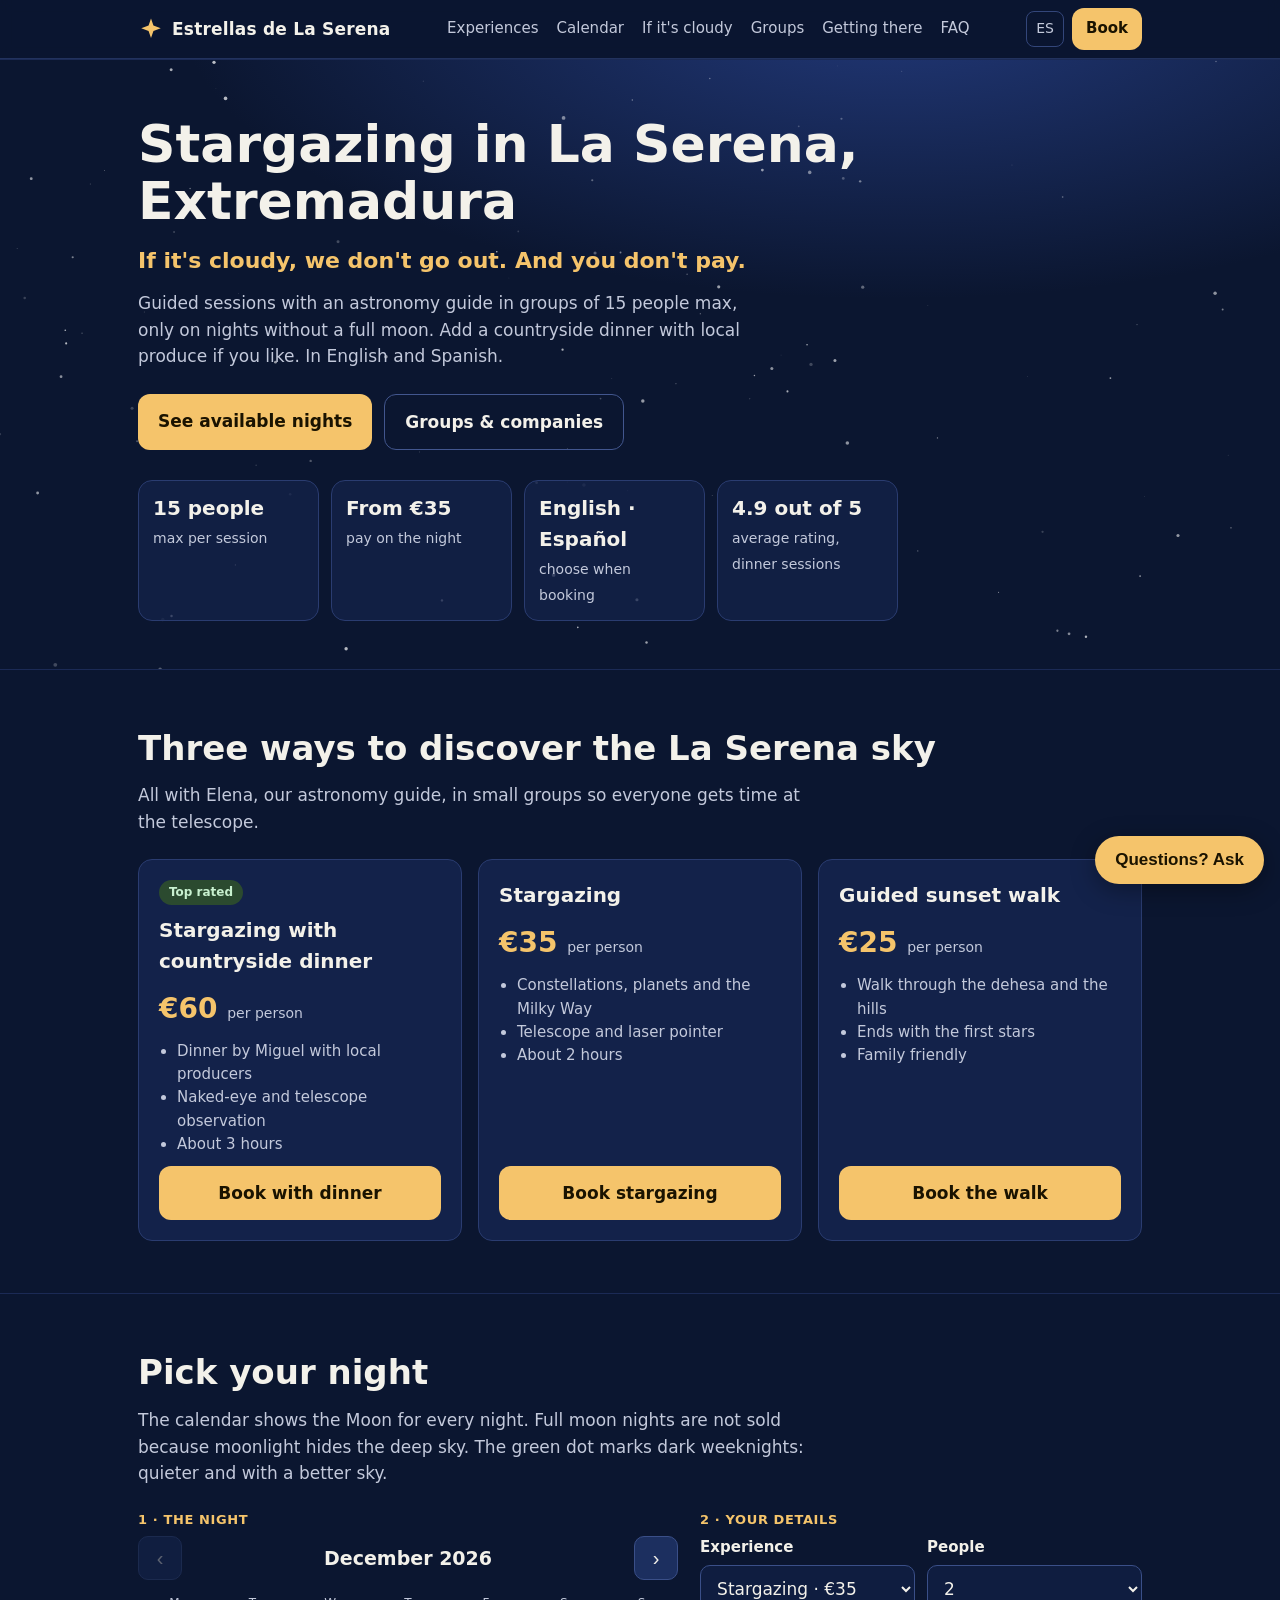
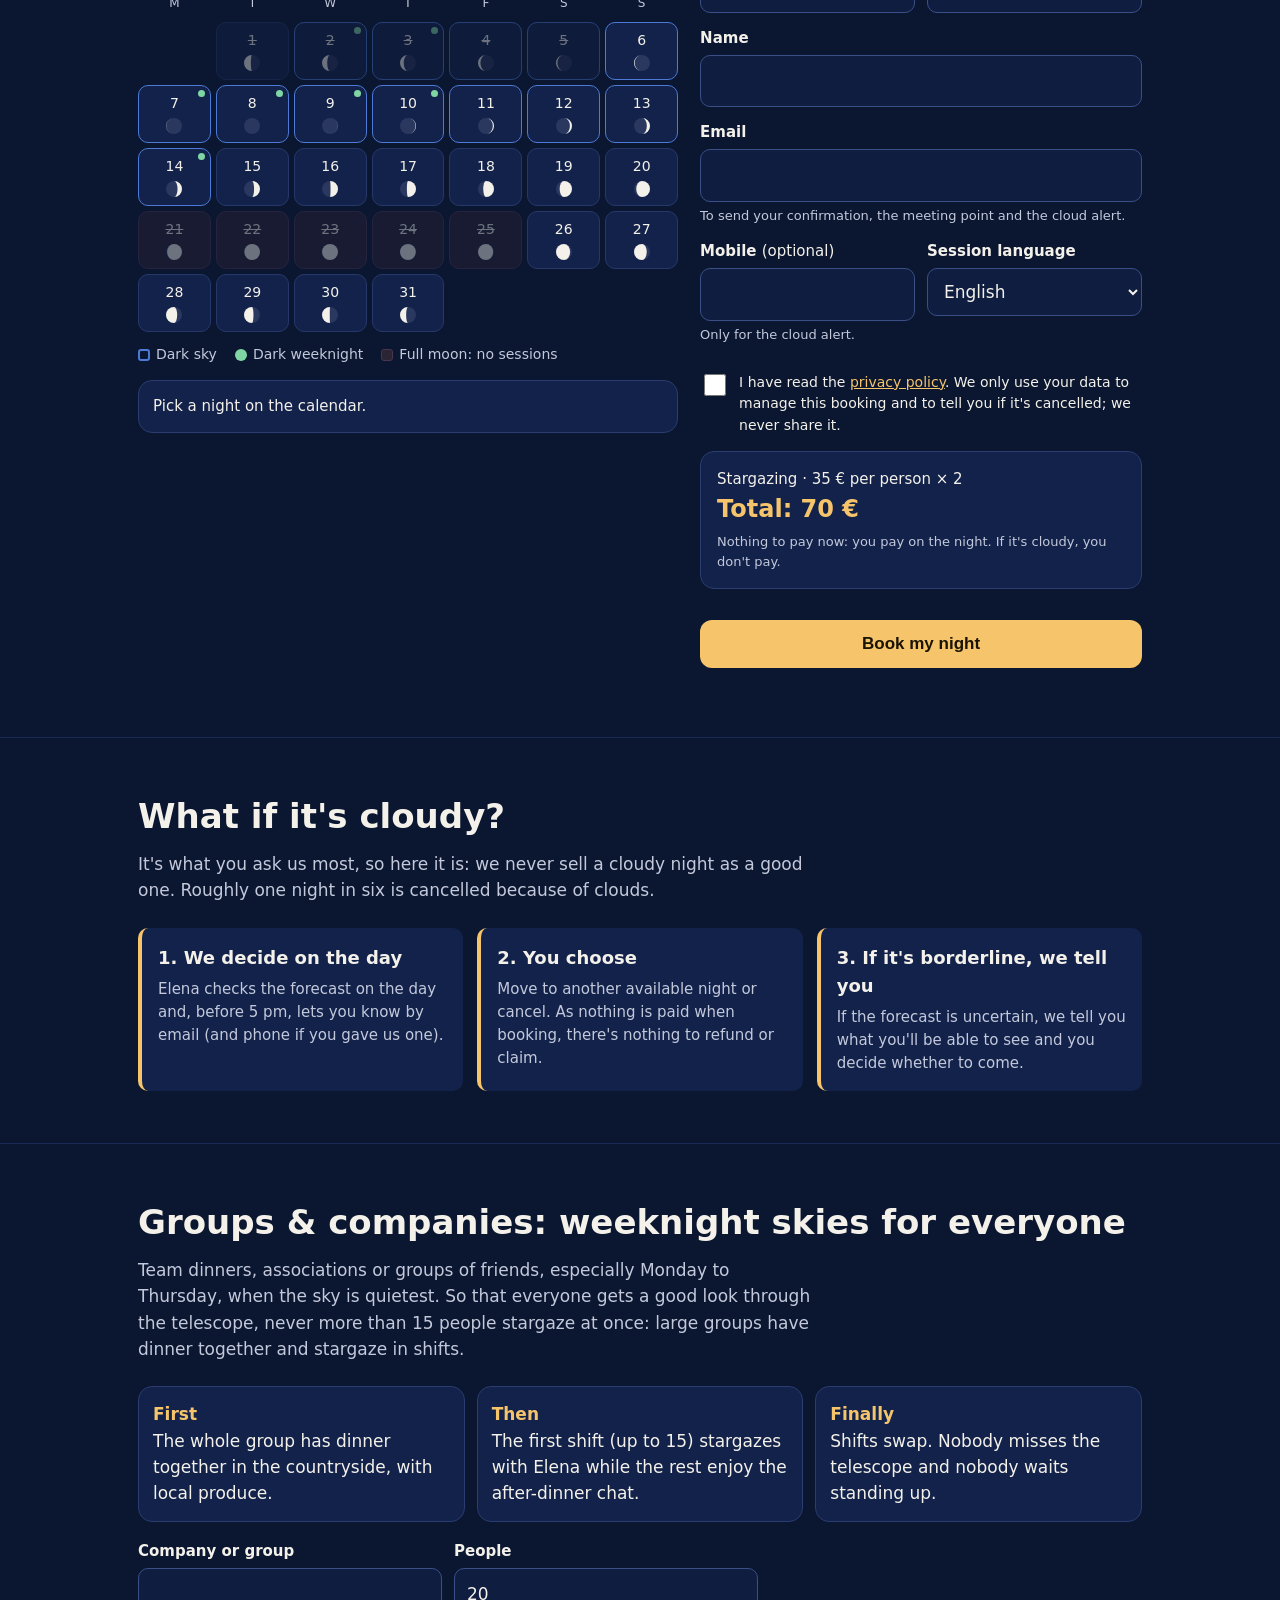
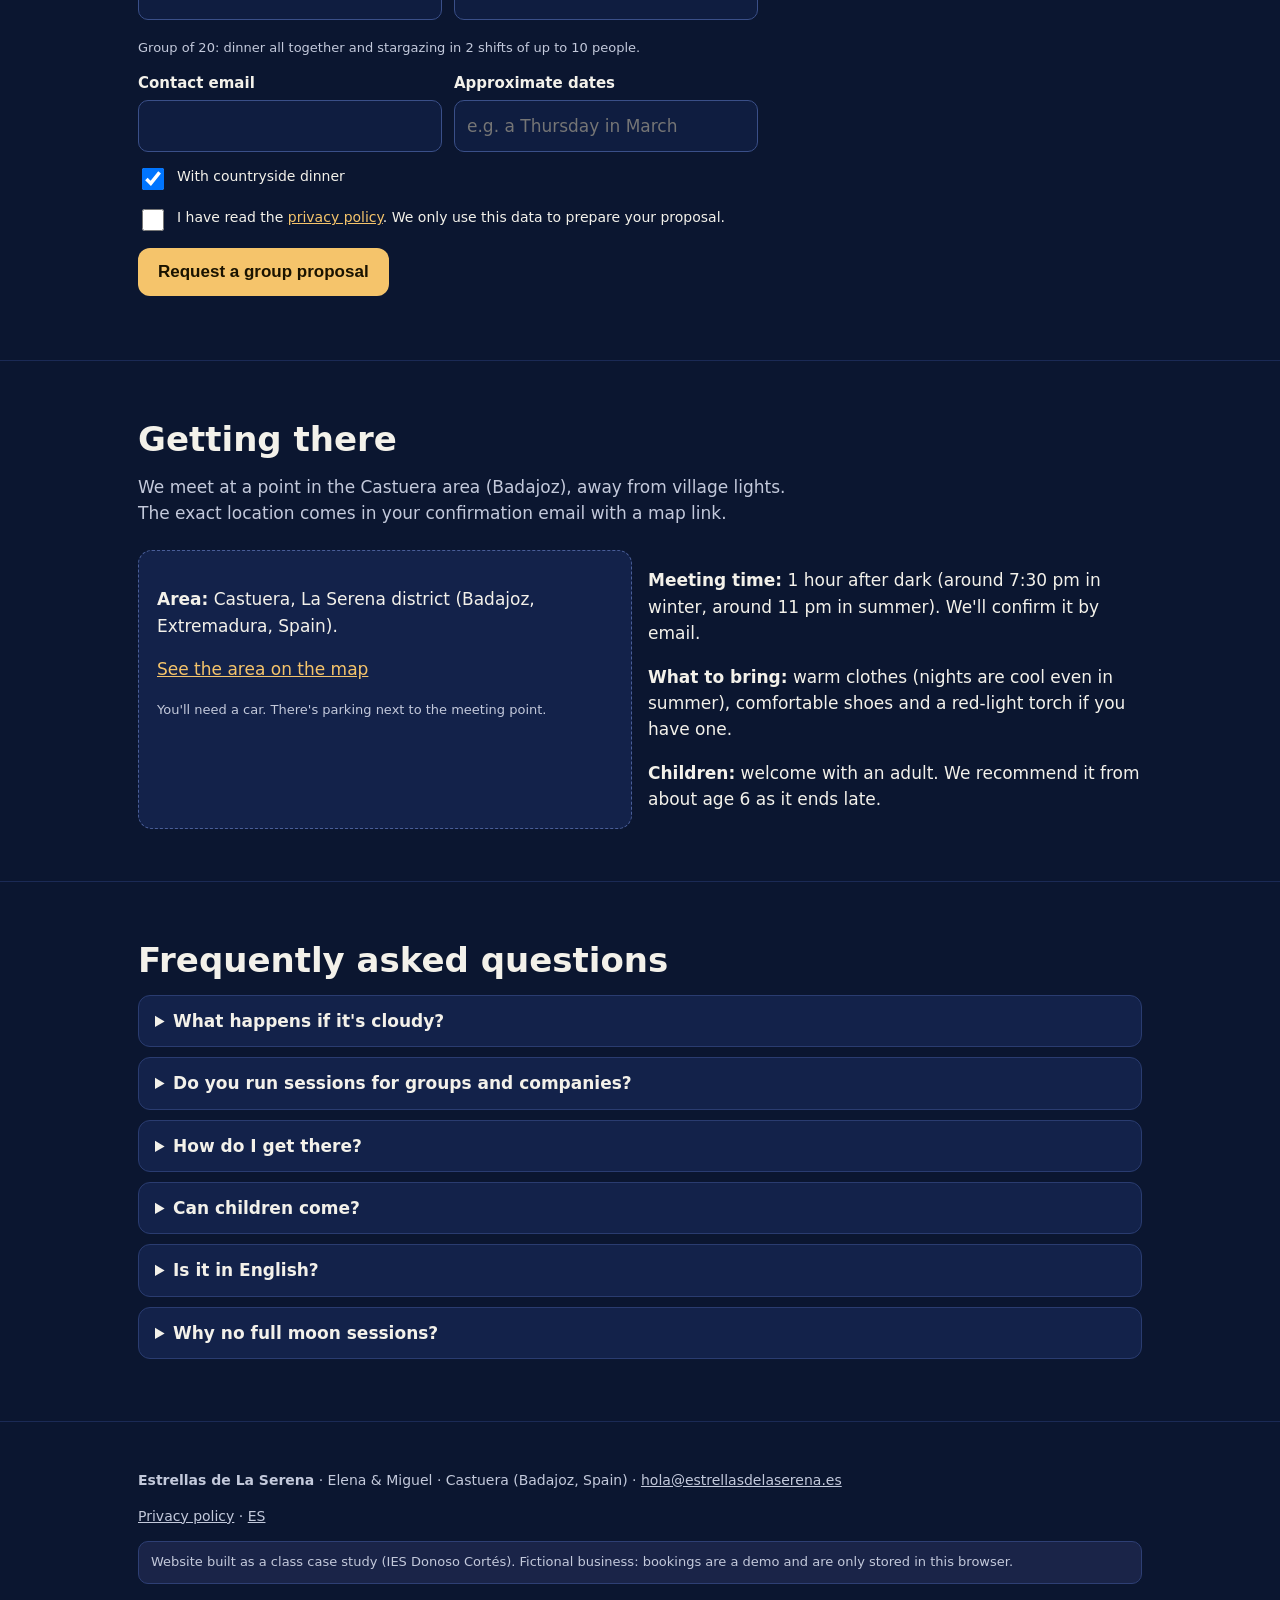
==== estrellas-la-serena-web/estrellas-la-serena/en/index.html @ 46dfadad "Add files via upload" ====
<!doctype html>
<html lang="en">
<head>
<meta charset="utf-8">
<meta name="viewport" content="width=device-width,initial-scale=1">
<title>Stargazing in La Serena, Extremadura (Spain) · Estrellas de La Serena</title>
<meta name="description" content="Guided stargazing in La Serena, Extremadura, Spain. Groups of 15 max, optional countryside dinner, no full moon nights. If it's cloudy, you don't pay. In English.">
<meta name="theme-color" content="#0b1630">
<link rel="canonical" href="https://carlosvf19.github.io/estrellas-la-serena/en/">
<link rel="alternate" hreflang="es" href="https://carlosvf19.github.io/estrellas-la-serena/">
<link rel="alternate" hreflang="en" href="https://carlosvf19.github.io/estrellas-la-serena/en/">
<link rel="alternate" hreflang="x-default" href="https://carlosvf19.github.io/estrellas-la-serena/">
<link rel="icon" href="data:image/svg+xml,%3Csvg xmlns='http://www.w3.org/2000/svg' viewBox='0 0 32 32'%3E%3Crect width='32' height='32' rx='7' fill='%230b1630'/%3E%3Cpath d='M16 5l2.6 7.4L26 15l-7.4 2.6L16 25l-2.6-7.4L6 15l7.4-2.6z' fill='%23f5c46b'/%3E%3C/svg%3E">
<link rel="stylesheet" href="../assets/styles.css">
</head>
<body>
<a class="skip" href="#book">Skip to booking</a>
<header class="top">
  <div class="wrap">
    <a class="logo" href="#"><svg viewBox="0 0 32 32" aria-hidden="true"><path d="M16 3l3 8.6L28 15l-9 3.4L16 27l-3-8.6L4 15l9-3.4z" fill="#f5c46b"/></svg>Estrellas de La Serena</a>
    <nav class="menu" aria-label="Main">
      <a href="#experiences">Experiences</a><a href="#book">Calendar</a><a href="#clouds">If it's cloudy</a>
      <a href="#groups">Groups</a><a href="#getting-there">Getting there</a><a href="#faq">FAQ</a>
    </nav>
    <div class="top-acc">
      <a class="lang" href="../" hreflang="es" lang="es" aria-label="ES, versión en español">ES</a>
      <a class="btn peq" href="#book">Book</a>
    </div>
  </div>
</header>

<main>
<section class="hero" aria-labelledby="h1">
  <svg class="stars" viewBox="0 0 1000 600" preserveAspectRatio="xMidYMid slice" aria-hidden="true"></svg>
  <div class="wrap">
    <h1 id="h1">Stargazing in La Serena, Extremadura</h1>
    <p class="lema">If it's cloudy, we don't go out. And you don't pay.</p>
    <p class="sub">Guided sessions with an astronomy guide in groups of 15 people max, only on nights without a full moon. Add a countryside dinner with local produce if you like. In English and Spanish.</p>
    <div class="ctas">
      <a class="btn" href="#book">See available nights</a>
      <a class="btn sec" href="#groups">Groups &amp; companies</a>
    </div>
    <div class="datos">
      <div class="dato"><b>15 people</b><span>max per session</span></div>
      <div class="dato"><b>From €35</b><span>pay on the night</span></div>
      <div class="dato"><b>English · Español</b><span>choose when booking</span></div>
      <div class="dato"><b>4.9 out of 5</b><span>average rating, dinner sessions</span></div>
    </div>
  </div>
</section>

<section id="experiences" aria-labelledby="h-exp">
  <div class="wrap">
    <h2 id="h-exp">Three ways to discover the La Serena sky</h2>
    <p class="intro">All with Elena, our astronomy guide, in small groups so everyone gets time at the telescope.</p>
    <div class="cards">
      <article class="card">
        <span class="etq">Top rated</span>
        <h3>Stargazing with countryside dinner</h3>
        <div class="precio">€60 <small>per person</small></div>
        <ul><li>Dinner by Miguel with local producers</li><li>Naked-eye and telescope observation</li><li>About 3 hours</li></ul>
        <a class="btn" href="#book" data-prod="cena">Book with dinner</a>
      </article>
      <article class="card">
        <h3>Stargazing</h3>
        <div class="precio">€35 <small>per person</small></div>
        <ul><li>Constellations, planets and the Milky Way</li><li>Telescope and laser pointer</li><li>About 2 hours</li></ul>
        <a class="btn" href="#book" data-prod="obs">Book stargazing</a>
      </article>
      <article class="card">
        <h3>Guided sunset walk</h3>
        <div class="precio">€25 <small>per person</small></div>
        <ul><li>Walk through the dehesa and the hills</li><li>Ends with the first stars</li><li>Family friendly</li></ul>
        <a class="btn" href="#book" data-prod="ruta">Book the walk</a>
      </article>
    </div>
  </div>
</section>

<section id="book" aria-labelledby="h-res">
  <div class="wrap">
    <h2 id="h-res">Pick your night</h2>
    <p class="intro">The calendar shows the Moon for every night. Full moon nights are not sold because moonlight hides the deep sky. The green dot marks dark weeknights: quieter and with a better sky.</p>
    <div id="paso-reserva" class="reserva">
      <div>
        <p class="paso">1 · The night</p>
        <div class="cal-cab">
          <button type="button" class="cal-nav" id="cal-prev" aria-label="Previous month">‹</button>
          <h3 id="cal-mes" aria-live="polite"></h3>
          <button type="button" class="cal-nav" id="cal-next" aria-label="Next month">›</button>
        </div>
        <div class="cal" id="cal"></div>
        <ul class="leyenda">
          <li><span class="pt" style="border:2px solid #4c7ad6"></span>Dark sky</li>
          <li><span class="pt" style="background:#7fd6a4;border-radius:50%"></span>Dark weeknight</li>
          <li><span class="pt" style="background:#2a2433;border:1px solid #4a3550"></span>Full moon: no sessions</li>
        </ul>
        <div class="info-dia" id="info-dia" aria-live="polite"></div>
        <p class="error" id="err-fecha" aria-live="polite"></p>
      </div>
      <form id="form-reserva" novalidate>
        <p class="paso">2 · Your details</p>
        <div class="fila">
          <div class="campo">
            <label for="producto">Experience</label>
            <select id="producto" name="producto">
              <option value="obs">Stargazing · €35</option>
              <option value="cena">With dinner · €60</option>
              <option value="ruta">Walk · €25</option>
            </select>
          </div>
          <div class="campo">
            <label for="personas">People</label>
            <select id="personas" name="personas">
              <option>1</option><option selected>2</option><option>3</option><option>4</option><option>5</option><option>6</option><option>7</option><option>8</option><option>9</option><option>10</option><option>11</option><option>12</option><option>13</option><option>14</option><option>15</option>
            </select>
          </div>
        </div>
        <div class="campo">
          <label for="nombre">Name</label>
          <input id="nombre" name="nombre" autocomplete="name" required>
          <p class="error" id="err-nombre" aria-live="polite"></p>
        </div>
        <div class="campo">
          <label for="email">Email</label>
          <input id="email" name="email" type="email" autocomplete="email" inputmode="email" required>
          <p class="ayuda">To send your confirmation, the meeting point and the cloud alert.</p>
          <p class="error" id="err-email" aria-live="polite"></p>
        </div>
        <div class="fila">
          <div class="campo">
            <label for="telefono">Mobile <span style="font-weight:400">(optional)</span></label>
            <input id="telefono" name="telefono" type="tel" autocomplete="tel" inputmode="tel">
            <p class="ayuda">Only for the cloud alert.</p>
          </div>
          <div class="campo">
            <label for="idioma">Session language</label>
            <select id="idioma" name="idioma"><option value="en">English</option><option value="es">Español</option></select>
          </div>
        </div>
        <div class="campo">
          <label class="check"><input type="checkbox" name="privacidad" id="privacidad"> <span>I have read the <a href="privacy.html" target="_blank" rel="noopener">privacy policy</a>. We only use your data to manage this booking and to tell you if it's cancelled; we never share it.</span></label>
          <p class="error" id="err-priv" aria-live="polite"></p>
        </div>
        <div class="resumen" id="resumen" aria-live="polite"></div>
        <p><button class="btn" type="submit" style="width:100%;margin-top:14px">Book my night</button></p>
      </form>
    </div>
    <div id="ok-reserva" hidden></div>
  </div>
</section>

<section id="clouds" aria-labelledby="h-nubes">
  <div class="wrap">
    <h2 id="h-nubes">What if it's cloudy?</h2>
    <p class="intro">It's what you ask us most, so here it is: we never sell a cloudy night as a good one. Roughly one night in six is cancelled because of clouds.</p>
    <div class="nubes">
      <div class="nube"><h3>1. We decide on the day</h3><p>Elena checks the forecast on the day and, before 5 pm, lets you know by email (and phone if you gave us one).</p></div>
      <div class="nube"><h3>2. You choose</h3><p>Move to another available night or cancel. As nothing is paid when booking, there's nothing to refund or claim.</p></div>
      <div class="nube"><h3>3. If it's borderline, we tell you</h3><p>If the forecast is uncertain, we tell you what you'll be able to see and you decide whether to come.</p></div>
    </div>
  </div>
</section>

<section id="groups" aria-labelledby="h-grupos">
  <div class="wrap">
    <h2 id="h-grupos">Groups &amp; companies: weeknight skies for everyone</h2>
    <p class="intro">Team dinners, associations or groups of friends, especially Monday to Thursday, when the sky is quietest. So that everyone gets a good look through the telescope, never more than 15 people stargaze at once: large groups have dinner together and stargaze in shifts.</p>
    <div class="turnos">
      <div class="turno"><b>First</b><br>The whole group has dinner together in the countryside, with local produce.</div>
      <div class="turno"><b>Then</b><br>The first shift (up to 15) stargazes with Elena while the rest enjoy the after-dinner chat.</div>
      <div class="turno"><b>Finally</b><br>Shifts swap. Nobody misses the telescope and nobody waits standing up.</div>
    </div>
    <form id="form-grupo" novalidate style="max-width:620px">
      <div class="fila">
        <div class="campo"><label for="gempresa">Company or group</label><input id="gempresa" name="gempresa" autocomplete="organization"></div>
        <div class="campo"><label for="gpersonas">People</label><input id="gpersonas" name="gpersonas" type="number" min="1" max="60" value="20" inputmode="numeric"></div>
      </div>
      <p class="ayuda" id="turnos-txt" aria-live="polite"></p>
      <div class="fila">
        <div class="campo"><label for="gemail">Contact email</label><input id="gemail" name="gemail" type="email" autocomplete="email"></div>
        <div class="campo"><label for="gcuando">Approximate dates</label><input id="gcuando" name="gcuando" placeholder="e.g. a Thursday in March"></div>
      </div>
      <div class="campo"><label class="check"><input type="checkbox" name="gcena" id="gcena" checked> <span>With countryside dinner</span></label></div>
      <div class="campo"><label class="check"><input type="checkbox" name="gprivacidad" id="gprivacidad"> <span>I have read the <a href="privacy.html" target="_blank" rel="noopener">privacy policy</a>. We only use this data to prepare your proposal.</span></label></div>
      <button class="btn" type="submit">Request a group proposal</button>
      <div id="grupo-msg" role="status" style="margin-top:12px"></div>
    </form>
  </div>
</section>

<section id="getting-there" aria-labelledby="h-llegar">
  <div class="wrap">
    <h2 id="h-llegar">Getting there</h2>
    <p class="intro">We meet at a point in the Castuera area (Badajoz), away from village lights. The exact location comes in your confirmation email with a map link.</p>
    <div class="llegar">
      <div class="mapa">
        <p><b>Area:</b> Castuera, La Serena district (Badajoz, Extremadura, Spain).</p>
        <p><a href="https://www.openstreetmap.org/?mlat=38.7233&amp;mlon=-5.5440#map=11/38.7233/-5.5440" target="_blank" rel="noopener">See the area on the map</a></p>
        <p class="ayuda">You'll need a car. There's parking next to the meeting point.</p>
      </div>
      <div>
        <p><b>Meeting time:</b> 1 hour after dark (around 7:30 pm in winter, around 11 pm in summer). We'll confirm it by email.</p>
        <p><b>What to bring:</b> warm clothes (nights are cool even in summer), comfortable shoes and a red-light torch if you have one.</p>
        <p><b>Children:</b> welcome with an adult. We recommend it from about age 6 as it ends late.</p>
      </div>
    </div>
  </div>
</section>

<section id="faq" aria-labelledby="h-dudas">
  <div class="wrap">
    <h2 id="h-dudas">Frequently asked questions</h2>
    <details><summary>What happens if it's cloudy?</summary><p>We don't go out. We let you know before 5 pm on the day and you choose another night or cancel without paying anything.</p></details>
    <details><summary>Do you run sessions for groups and companies?</summary><p>Yes. Up to 15 people stargaze at once; large groups have dinner together and stargaze in shifts. <a href="#groups">Request a proposal</a>.</p></details>
    <details><summary>How do I get there?</summary><p>By car, to the Castuera area (Badajoz). The exact point is in your confirmation email.</p></details>
    <details><summary>Can children come?</summary><p>Yes, with an adult. Recommended from about age 6.</p></details>
    <details><summary>Is it in English?</summary><p>Yes. Elena guides in English and Spanish: choose the language when booking.</p></details>
    <details><summary>Why no full moon sessions?</summary><p>Because moonlight hides most of the deep sky. We'd rather not sell you a night that isn't worth it.</p></details>
  </div>
</section>
</main>

<footer>
  <div class="wrap">
    <p><b>Estrellas de La Serena</b> · Elena &amp; Miguel · Castuera (Badajoz, Spain) · <a href="mailto:hola@estrellasdelaserena.es">hola@estrellasdelaserena.es</a></p>
    <p><a href="privacy.html">Privacy policy</a> · <a href="../" hreflang="es" aria-label="ES, versión en español">ES</a></p>
    <p class="aviso-demo">Website built as a class case study (IES Donoso Cortés). Fictional business: bookings are a demo and are only stored in this browser.</p>
  </div>
</footer>

<button class="btn asis-btn" id="asis-abrir" aria-controls="asis" aria-expanded="false">Questions? Ask</button>
<div class="asis" id="asis" role="dialog" aria-label="Question assistant">
  <div class="asis-cab"><b>Quick answers</b><button class="asis-cerrar" id="asis-cerrar" aria-label="Close">×</button></div>
  <div class="asis-log" id="asis-log" aria-live="polite"></div>
  <div class="chips" id="asis-chips"></div>
  <form id="asis-form"><label for="asis-q" class="skip">Your question</label><input id="asis-q" placeholder="Type your question" autocomplete="off"><button class="btn peq" type="submit">Send</button></form>
</div>

<script src="../assets/app.js" defer></script>
</body>
</html>
---- estrellas-la-serena-web/estrellas-la-serena/assets/styles.css ----
/* Estrellas de La Serena · hoja de estilos
   Colores: noche (#0b1630) para el fondo, ámbar (#f5c46b) para acciones,
   blanco roto (#f3f1ea) para el texto. Contraste ámbar/noche > 9:1. */
:root{
  --noche:#0b1630; --noche-2:#13224a; --noche-3:#1c2f5f;
  --ambar:#f5c46b; --ambar-osc:#d9a441; --texto:#f3f1ea; --suave:#c3c9db;
  --ok:#7fd6a4; --aviso:#ffb4a2; --radio:14px;
  --sombra:0 6px 24px rgba(0,0,0,.35);
}
*{box-sizing:border-box}
html{scroll-behavior:smooth}
body{margin:0;font-family:system-ui,-apple-system,"Segoe UI",Roboto,Ubuntu,sans-serif;
  font-size:17px;line-height:1.55;color:var(--texto);background:var(--noche)}
a{color:var(--ambar)}
img,svg{max-width:100%}
.wrap{max-width:1040px;margin:0 auto;padding:0 18px}
.skip{position:absolute;left:-999px}.skip:focus{left:10px;top:10px;background:#fff;color:#000;padding:8px;z-index:99}

/* Cabecera */
header.top{position:sticky;top:0;z-index:20;background:rgba(11,22,48,.94);backdrop-filter:blur(6px);border-bottom:1px solid #22325e}
header.top .wrap{display:flex;align-items:center;justify-content:space-between;gap:10px;min-height:58px}
.logo{white-space:nowrap;font-size:15px;display:flex;align-items:center;gap:8px;color:var(--texto);text-decoration:none;font-weight:700;letter-spacing:.2px}
.logo svg{width:26px;height:26px}
nav.menu{display:none;gap:18px}
nav.menu a{color:var(--suave);text-decoration:none;font-size:15px}
nav.menu a:hover{color:var(--texto)}
.top-acc{display:flex;gap:8px;align-items:center}
.lang{color:var(--suave);font-size:14px;text-decoration:none;border:1px solid #33467a;border-radius:8px;padding:6px 9px}
@media (min-width:860px){nav.menu{display:flex}}

/* Botones */
.btn{display:inline-block;background:var(--ambar);color:#1a1300;font-weight:700;border:0;border-radius:12px;
  padding:14px 20px;font-size:17px;text-decoration:none;cursor:pointer;min-height:48px}
.btn:hover{background:var(--ambar-osc)}
.btn.sec{background:transparent;color:var(--texto);border:1px solid #42568e}
.btn.peq{padding:9px 14px;min-height:40px;font-size:15px}
.btn:focus-visible,a:focus-visible,button:focus-visible,input:focus-visible,select:focus-visible,textarea:focus-visible{outline:3px solid #fff;outline-offset:2px}

/* Portada */
.hero{position:relative;overflow:hidden;padding:56px 0 48px;
  background:radial-gradient(1200px 500px at 70% -10%,#22397a 0%,transparent 60%),var(--noche)}
.hero .stars{position:absolute;inset:0;pointer-events:none;opacity:.8}
.hero .wrap{position:relative}
.hero h1{font-size:clamp(30px,6vw,52px);line-height:1.1;margin:0 0 14px;max-width:780px}
.hero .lema{font-size:clamp(18px,2.6vw,22px);color:var(--ambar);margin:0 0 12px;font-weight:600}
.hero p.sub{color:var(--suave);max-width:640px;margin:0 0 24px}
.hero .ctas{display:flex;flex-wrap:wrap;gap:12px}
.datos{display:grid;grid-template-columns:repeat(auto-fit,minmax(150px,1fr));gap:12px;margin-top:30px;max-width:760px}
.dato{background:rgba(19,34,74,.75);border:1px solid #2a3c70;border-radius:var(--radio);padding:12px 14px}
.dato b{display:block;font-size:20px;color:var(--texto)}
.dato span{font-size:14px;color:var(--suave)}

section{scroll-margin-top:60px;padding:52px 0;border-top:1px solid #1b2a55}
section h2{font-size:clamp(24px,4vw,34px);margin:0 0 8px}
section .intro{color:var(--suave);margin:0 0 24px;max-width:680px}

/* Experiencias */
.cards{display:grid;grid-template-columns:1fr;gap:16px}
@media (min-width:760px){.cards{grid-template-columns:repeat(3,1fr)}}
.card{background:var(--noche-2);border:1px solid #2a3c70;border-radius:var(--radio);padding:20px;display:flex;flex-direction:column;gap:10px}
.card h3{margin:0;font-size:20px}
.card .precio{font-size:28px;font-weight:800;color:var(--ambar)}
.card .precio small{font-size:14px;color:var(--suave);font-weight:400}
.card ul{margin:0;padding-left:18px;color:var(--suave);font-size:15px}
.card .btn{margin-top:auto;text-align:center}
.etq{display:inline-block;font-size:12px;font-weight:700;background:#2b4a2f;color:#c8f0cf;border-radius:999px;padding:3px 10px;width:max-content}

/* Calendario */
.cal-cab{display:flex;align-items:center;justify-content:space-between;gap:10px;margin-bottom:10px}
.cal-cab h3{margin:0;font-size:19px;text-transform:capitalize}
.cal-nav{background:var(--noche-3);color:var(--texto);border:1px solid #3a4f88;border-radius:10px;width:44px;height:44px;font-size:20px;cursor:pointer}
.cal-nav:disabled{opacity:.35;cursor:default}
.cal{display:grid;grid-template-columns:repeat(7,1fr);gap:5px}
.cal .dow{font-size:12px;text-align:center;color:var(--suave);padding:4px 0}
.dia{position:relative;background:var(--noche-2);border:1px solid #26386a;border-radius:10px;min-height:58px;padding:5px 3px;
  color:var(--texto);font:inherit;font-size:14px;display:flex;flex-direction:column;align-items:center;justify-content:center;gap:2px;cursor:pointer}
.dia .luna{width:18px;height:18px}
.dia.vacio{background:transparent;border:0;cursor:default}
.dia.pasado,.dia.bloq{opacity:.42;cursor:not-allowed;text-decoration:line-through}
.dia.bloq{background:#2a2433;border-color:#4a3550}
.dia.oscura{border-color:#4c7ad6}
.dia.entresemana.oscura::after{content:"";position:absolute;top:4px;right:5px;width:7px;height:7px;border-radius:50%;background:var(--ok)}
.dia.sel{outline:3px solid var(--ambar);outline-offset:-1px;background:#26365f}
.leyenda{display:flex;flex-wrap:wrap;gap:12px 18px;font-size:14px;color:var(--suave);margin:12px 0 0;padding:0;list-style:none}
.leyenda li{display:flex;align-items:center;gap:6px}
.pt{width:12px;height:12px;border-radius:3px;display:inline-block}
.info-dia{margin-top:14px;background:var(--noche-2);border:1px solid #2a3c70;border-radius:var(--radio);padding:14px;font-size:15px}
.info-dia b{color:var(--ambar)}

/* Reserva */
.reserva{display:grid;grid-template-columns:1fr;gap:22px}
@media (min-width:900px){.reserva{grid-template-columns:1.1fr .9fr}}
.paso{font-size:13px;font-weight:700;color:var(--ambar);text-transform:uppercase;letter-spacing:.6px;margin:0 0 6px}
form .campo{margin-bottom:14px}
label{display:block;font-weight:600;margin-bottom:5px;font-size:15px}
input,select,textarea{width:100%;font:inherit;color:var(--texto);background:#0f1d40;border:1px solid #3a4f88;border-radius:10px;padding:12px;min-height:48px}
textarea{min-height:90px}
.fila{display:grid;grid-template-columns:1fr 1fr;gap:12px}
.ayuda{font-size:13px;color:var(--suave);margin-top:4px}
.check{display:flex;gap:10px;align-items:flex-start;font-weight:400;font-size:14px}
.check input{width:22px;height:22px;min-height:0;margin-top:2px;flex:none}
.resumen{background:var(--noche-2);border:1px solid #2a3c70;border-radius:var(--radio);padding:16px;font-size:15px}
.resumen .total{font-size:24px;font-weight:800;color:var(--ambar)}
.error{color:var(--aviso);font-size:14px;margin-top:6px}
.ok-box{background:#11301f;border:1px solid #2f7a4e;border-radius:var(--radio);padding:18px}
.ok-box h3{margin-top:0}
.codigo{font-family:ui-monospace,Menlo,Consolas,monospace;font-size:22px;letter-spacing:2px;color:var(--ambar)}

/* Nubes */
.nubes{display:grid;grid-template-columns:1fr;gap:14px}
@media (min-width:760px){.nubes{grid-template-columns:repeat(3,1fr)}}
.nube{background:var(--noche-2);border-left:4px solid var(--ambar);border-radius:10px;padding:16px}
.nube h3{margin:0 0 6px;font-size:18px}
.nube p{margin:0;color:var(--suave);font-size:15px}

/* Grupos */
.turnos{display:grid;grid-template-columns:1fr;gap:12px;margin:18px 0}
@media (min-width:760px){.turnos{grid-template-columns:repeat(3,1fr)}}
.turno{background:var(--noche-2);border:1px solid #2a3c70;border-radius:var(--radio);padding:14px}
.turno b{color:var(--ambar)}

/* Cómo llegar */
.llegar{display:grid;grid-template-columns:1fr;gap:16px}
@media (min-width:760px){.llegar{grid-template-columns:1fr 1fr}}
.mapa{background:var(--noche-2);border:1px dashed #4a5e98;border-radius:var(--radio);padding:18px}

/* FAQ / asistente */
details{background:var(--noche-2);border:1px solid #2a3c70;border-radius:12px;padding:12px 16px;margin-bottom:10px}
summary{cursor:pointer;font-weight:600}
details p{color:var(--suave);margin:10px 0 2px}
.asis-btn{position:fixed;right:16px;bottom:16px;z-index:30;border-radius:999px;box-shadow:var(--sombra)}
.asis{position:fixed;right:12px;bottom:80px;z-index:31;width:min(370px,calc(100vw - 24px));max-height:70vh;display:none;flex-direction:column;
  background:#0f1c3f;border:1px solid #3a4f88;border-radius:16px;box-shadow:var(--sombra);overflow:hidden}
.asis.abierto{display:flex}
.asis-cab{display:flex;justify-content:space-between;align-items:center;padding:10px 14px;background:var(--noche-3)}
.asis-cab b{font-size:15px}
.asis-cerrar{background:none;border:0;color:var(--texto);font-size:24px;cursor:pointer;width:40px;height:40px}
.asis-log{padding:12px;overflow-y:auto;display:flex;flex-direction:column;gap:8px;font-size:15px}
.msg{padding:9px 12px;border-radius:12px;max-width:88%}
.msg.bot{background:var(--noche-3);align-self:flex-start}
.msg.yo{background:var(--ambar);color:#1a1300;align-self:flex-end}
.chips{display:flex;flex-wrap:wrap;gap:6px;padding:0 12px 8px}
.chip{background:transparent;border:1px solid #4a5e98;color:var(--texto);border-radius:999px;padding:6px 10px;font-size:13px;cursor:pointer}
.asis form{display:flex;gap:6px;padding:10px;border-top:1px solid #2a3c70}
.asis form input{min-height:42px;padding:8px 10px}
.asis form button{min-height:42px}

footer{padding:34px 0 90px;color:var(--suave);font-size:14px;border-top:1px solid #1b2a55}
footer a{color:var(--suave)}
.aviso-demo{font-size:13px;color:var(--suave);background:#1a2448;border:1px solid #2e3f74;border-radius:10px;padding:10px 12px;margin-top:14px}

/* Tabla panel */
table{width:100%;border-collapse:collapse;font-size:14px}
th,td{text-align:left;padding:8px;border-bottom:1px solid #2a3c70;vertical-align:top}
th{color:var(--suave);font-weight:600}
.estado-activa{color:var(--ok)}.estado-anulada,.estado-cancelada_nubes{color:var(--aviso)}

@media (min-width:600px){.logo{font-size:17px}}
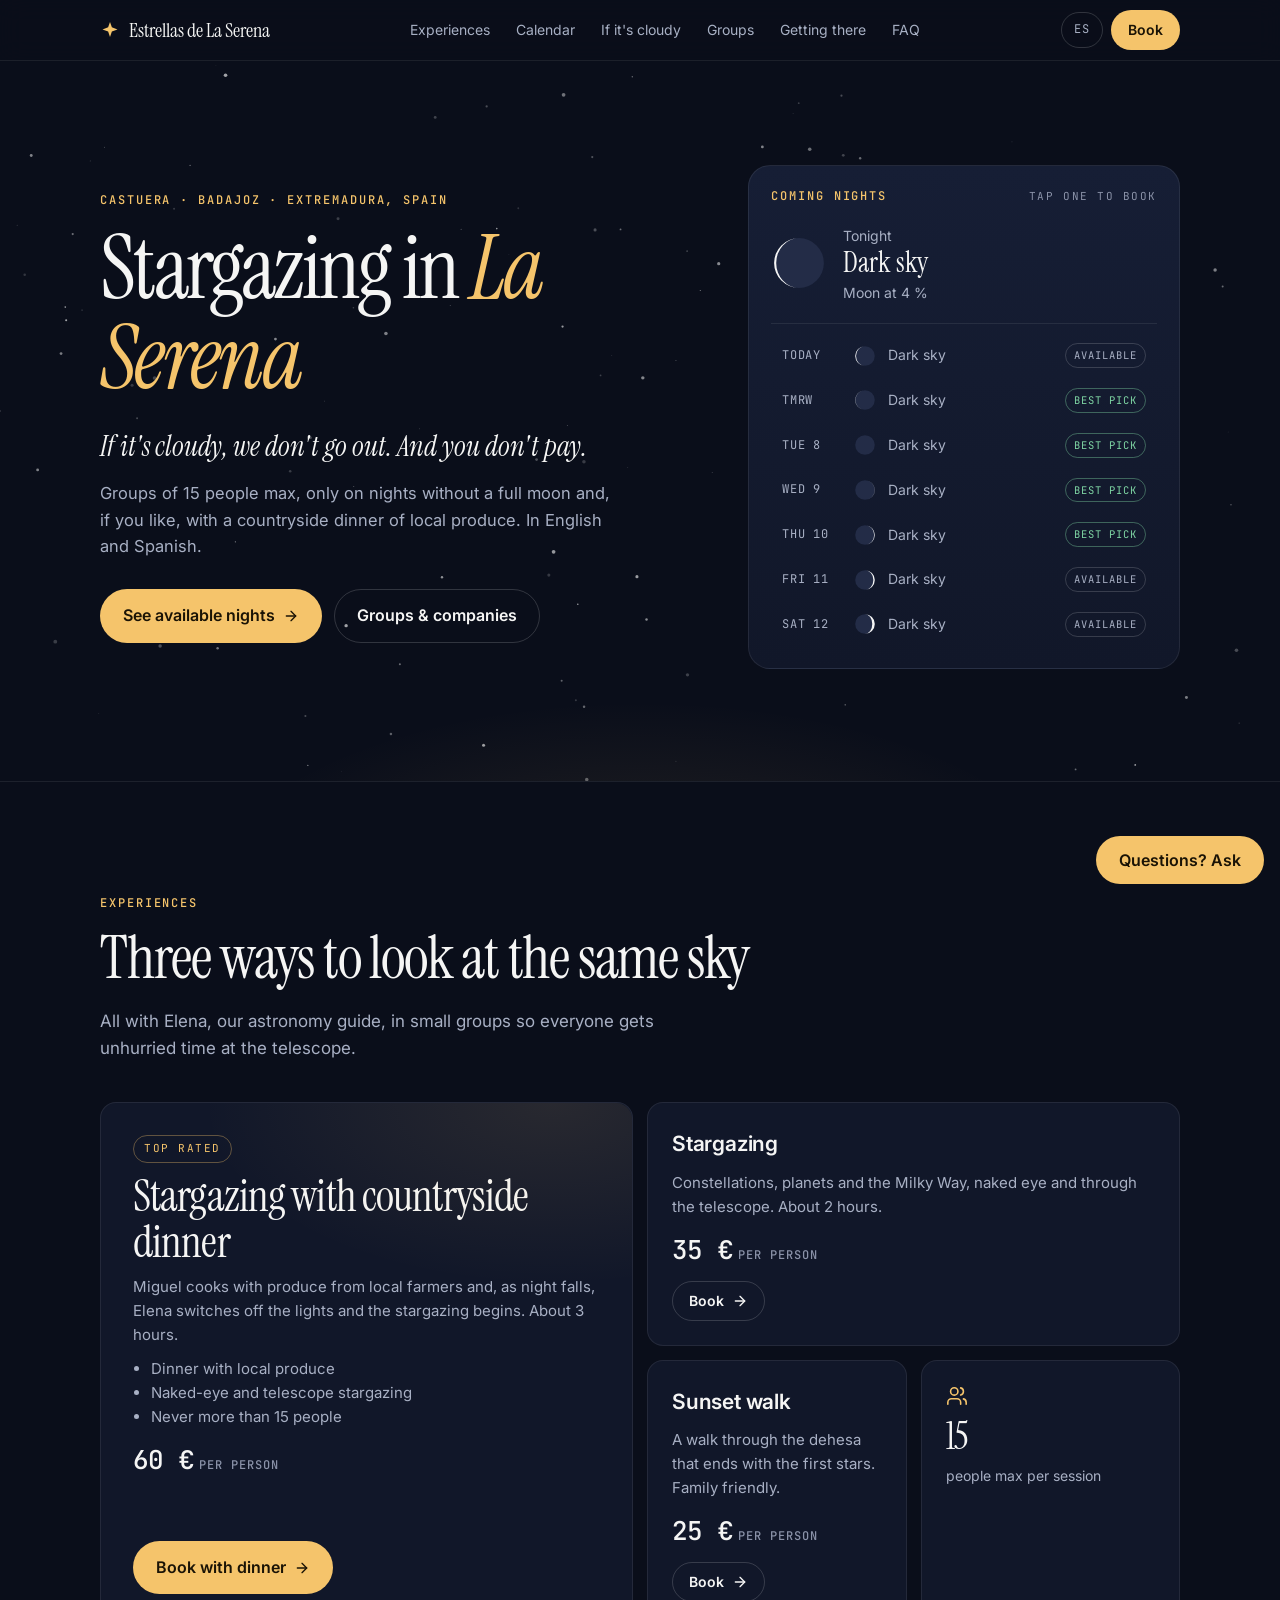
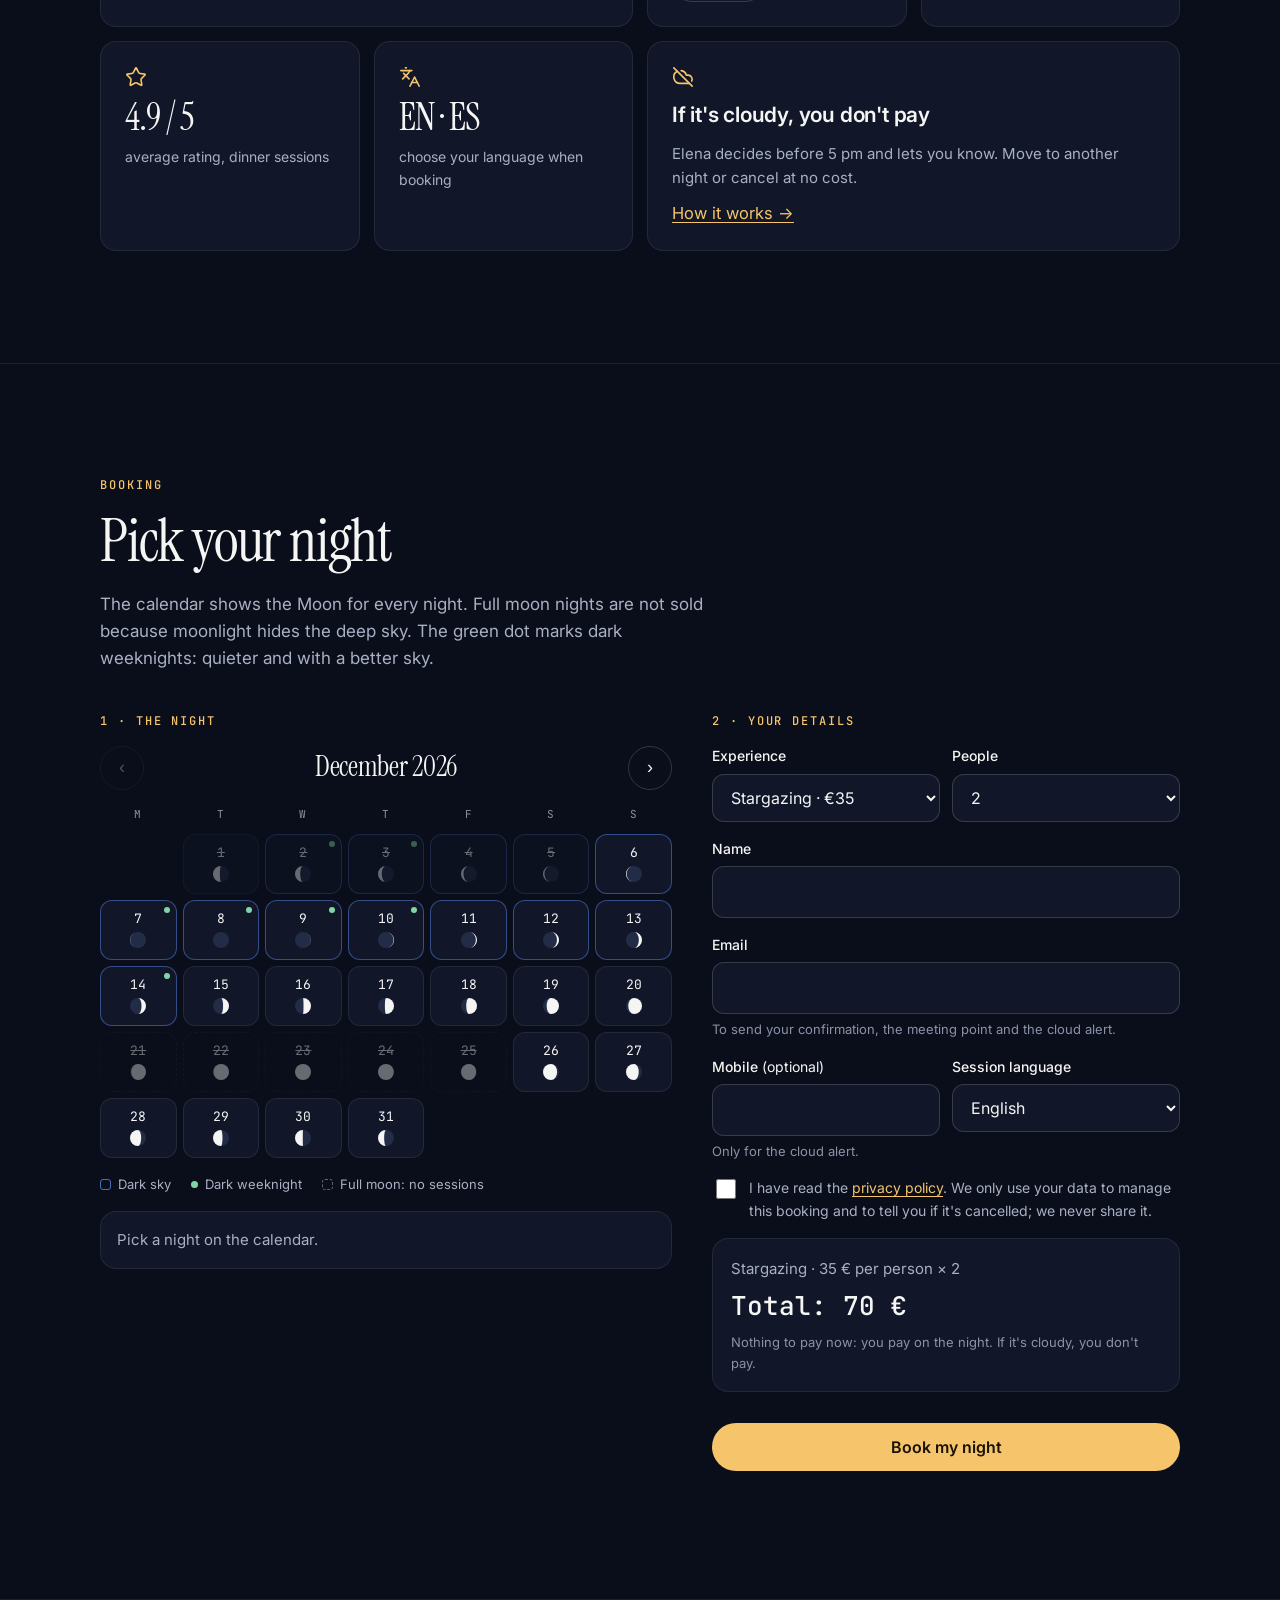
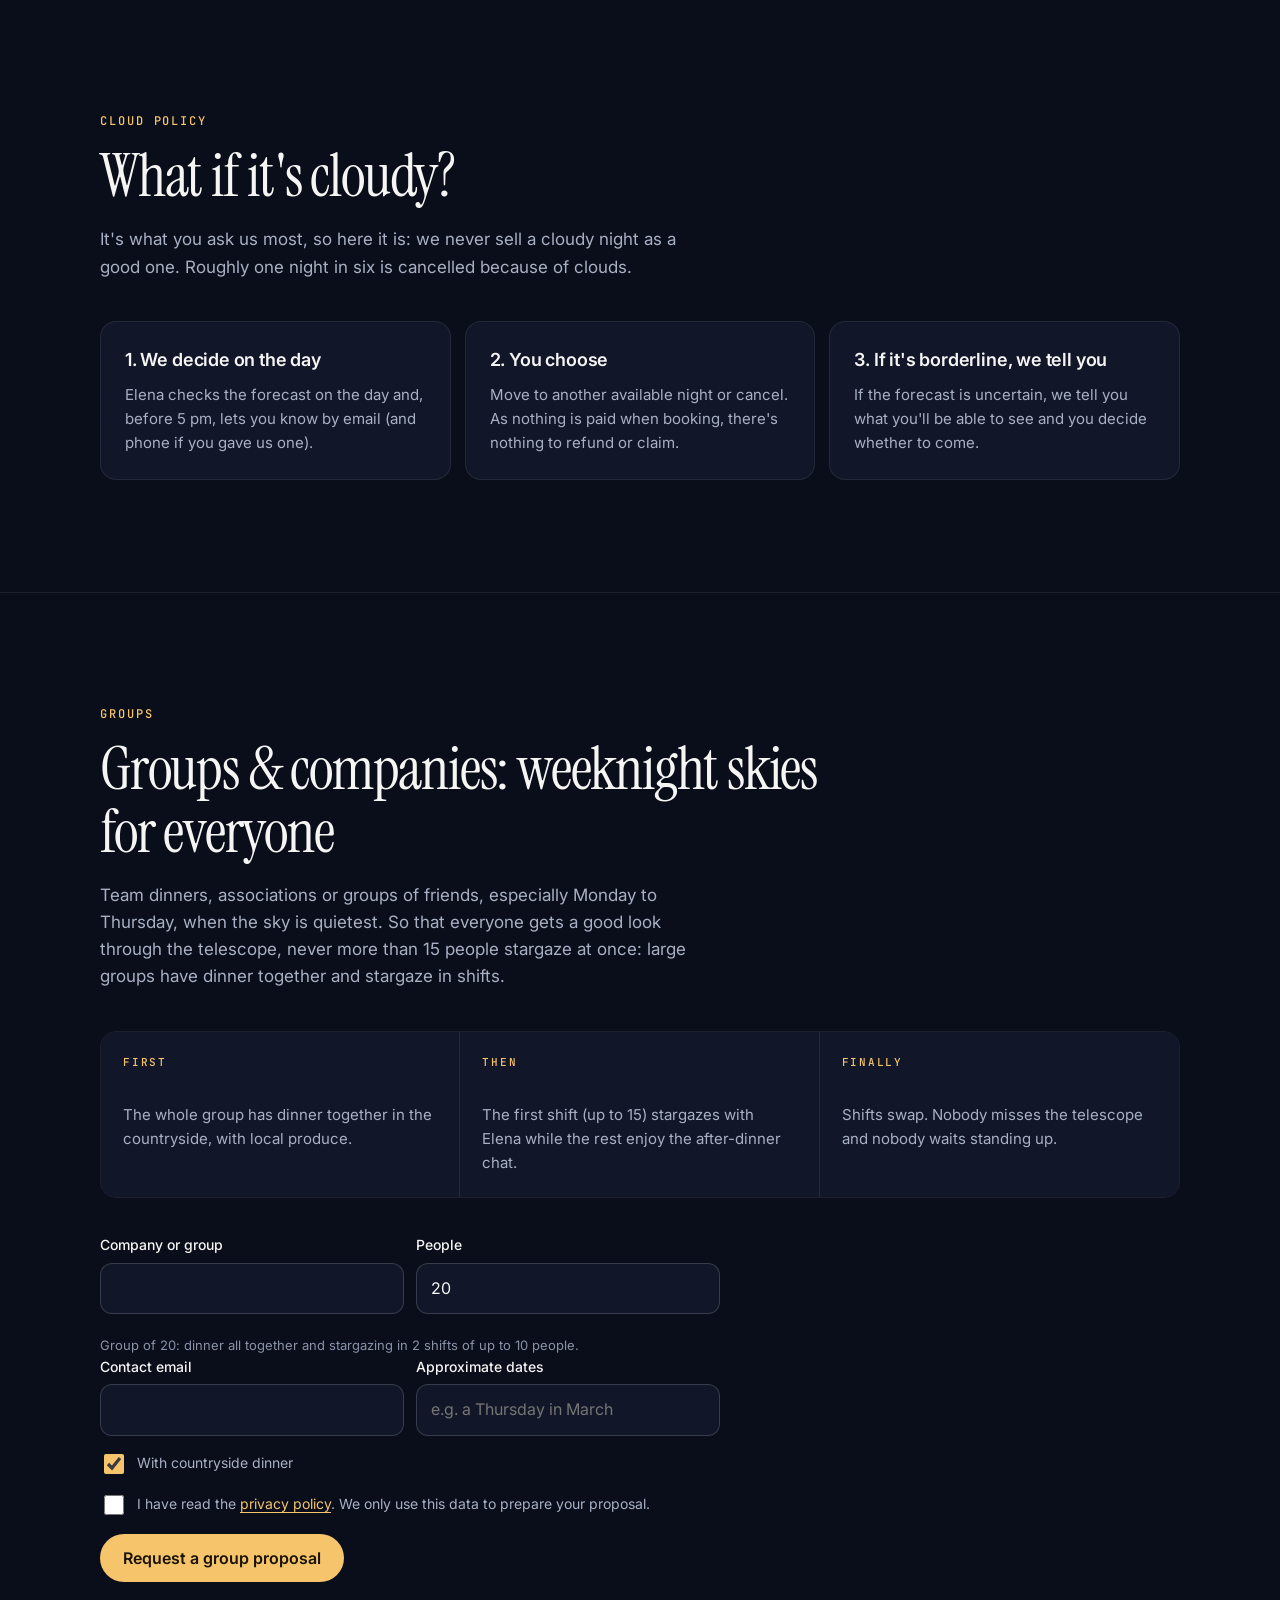
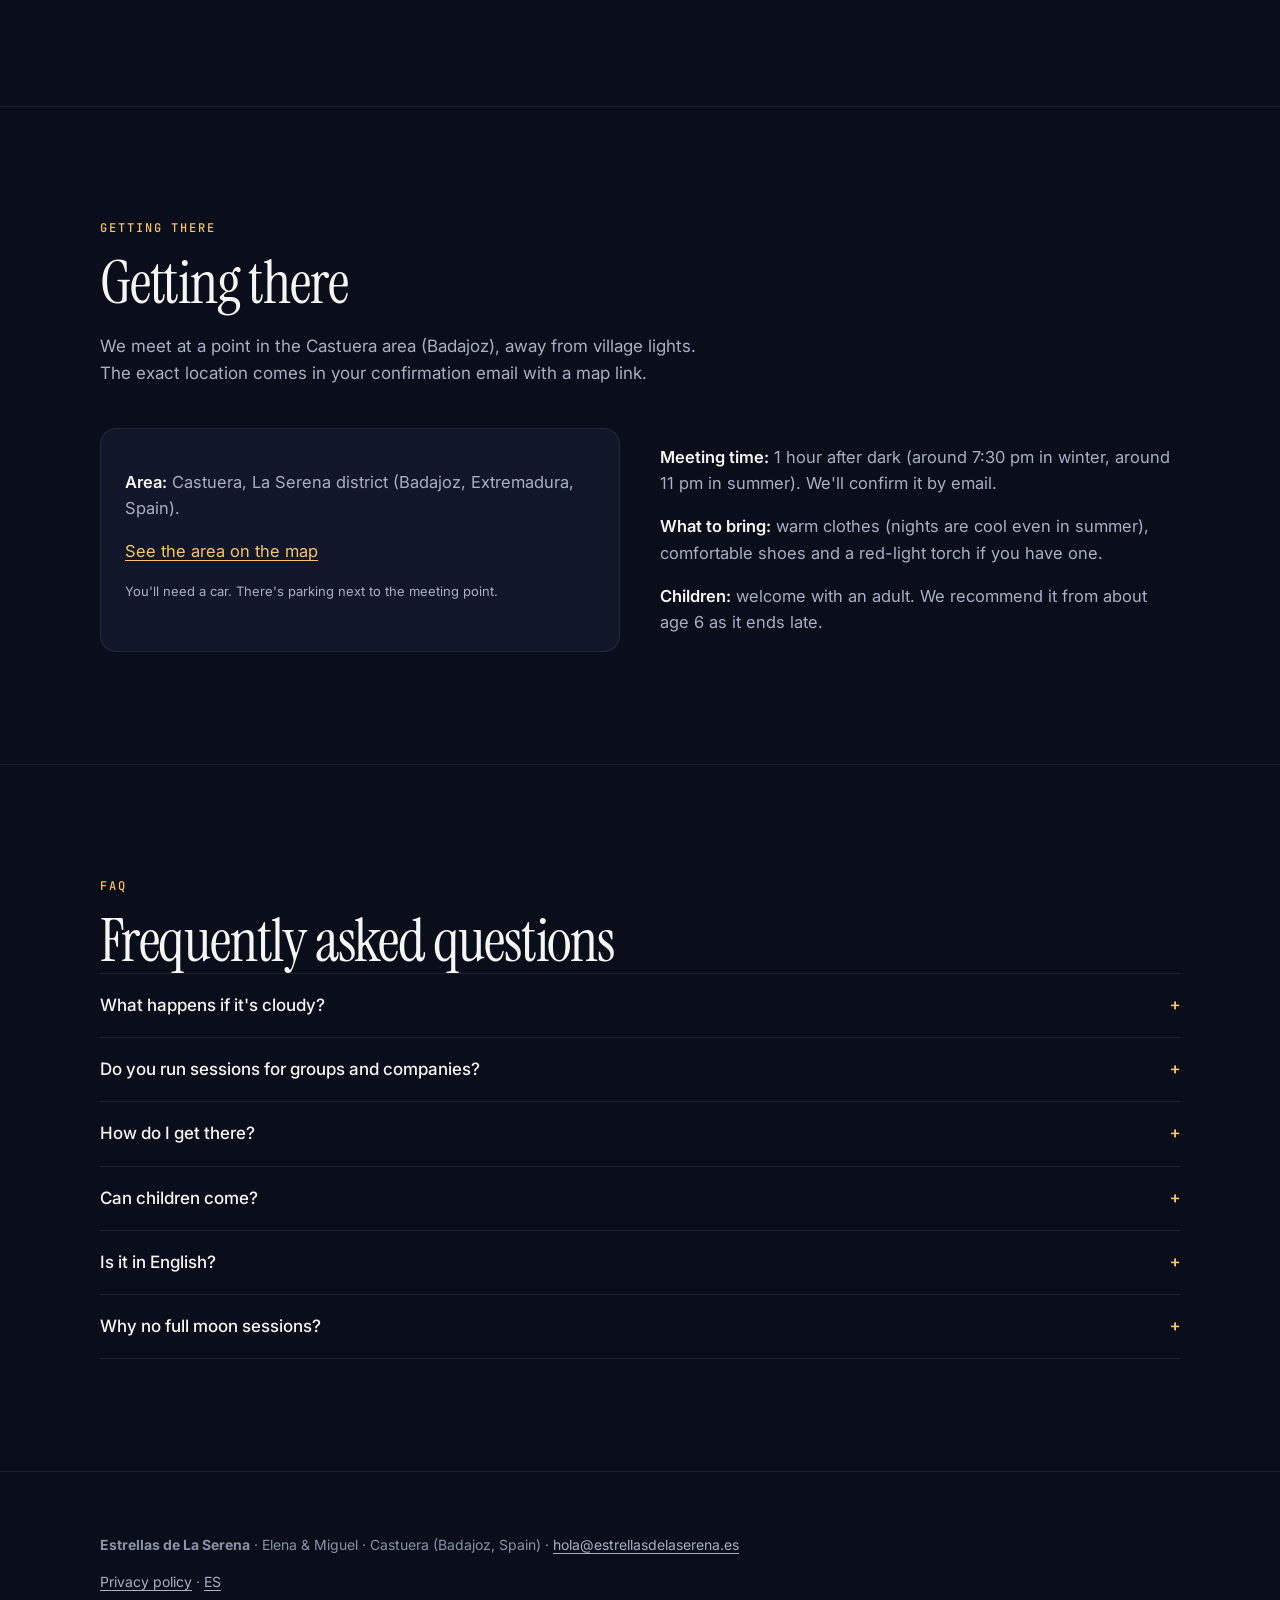
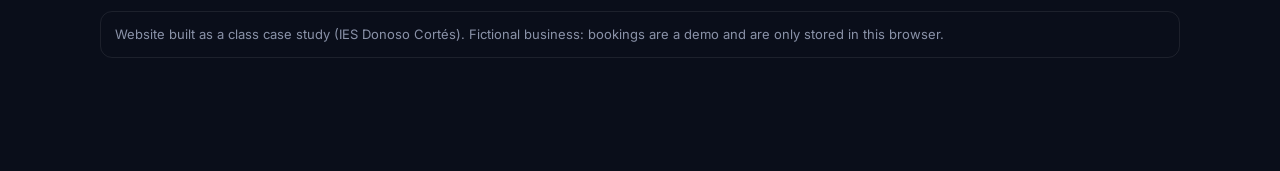
==== commit 48255fa2: "Rediseño editorial: versión en inglés" ====
--- a/estrellas-la-serena-web/estrellas-la-serena/en/index.html
+++ b/estrellas-la-serena-web/estrellas-la-serena/en/index.html
@@ -5,19 +5,22 @@
 <meta name="viewport" content="width=device-width,initial-scale=1">
 <title>Stargazing in La Serena, Extremadura (Spain) · Estrellas de La Serena</title>
 <meta name="description" content="Guided stargazing in La Serena, Extremadura, Spain. Groups of 15 max, optional countryside dinner, no full moon nights. If it's cloudy, you don't pay. In English.">
-<meta name="theme-color" content="#0b1630">
+<meta name="theme-color" content="#0A0E1A">
 <link rel="canonical" href="https://carlosvf19.github.io/estrellas-la-serena/en/">
 <link rel="alternate" hreflang="es" href="https://carlosvf19.github.io/estrellas-la-serena/">
 <link rel="alternate" hreflang="en" href="https://carlosvf19.github.io/estrellas-la-serena/en/">
 <link rel="alternate" hreflang="x-default" href="https://carlosvf19.github.io/estrellas-la-serena/">
 <link rel="icon" href="data:image/svg+xml,%3Csvg xmlns='http://www.w3.org/2000/svg' viewBox='0 0 32 32'%3E%3Crect width='32' height='32' rx='7' fill='%230b1630'/%3E%3Cpath d='M16 5l2.6 7.4L26 15l-7.4 2.6L16 25l-2.6-7.4L6 15l7.4-2.6z' fill='%23f5c46b'/%3E%3C/svg%3E">
+<link rel="preconnect" href="https://fonts.googleapis.com">
+<link rel="preconnect" href="https://fonts.gstatic.com" crossorigin>
+<link rel="stylesheet" href="https://fonts.googleapis.com/css2?family=Instrument+Serif:ital@0;1&amp;family=Inter:wght@400;500;600&amp;family=JetBrains+Mono:wght@500&amp;display=swap">
 <link rel="stylesheet" href="../assets/styles.css">
 </head>
 <body>
 <a class="skip" href="#book">Skip to booking</a>
 <header class="top">
   <div class="wrap">
-    <a class="logo" href="#"><svg viewBox="0 0 32 32" aria-hidden="true"><path d="M16 3l3 8.6L28 15l-9 3.4L16 27l-3-8.6L4 15l9-3.4z" fill="#f5c46b"/></svg>Estrellas de La Serena</a>
+    <a class="logo" href="#"><svg viewBox="0 0 32 32" aria-hidden="true"><path d="M16 3l3 8.6L28 15l-9 3.4L16 27l-3-8.6L4 15l9-3.4z" fill="#F5C46B"/></svg>Estrellas de La Serena</a>
     <nav class="menu" aria-label="Main">
       <a href="#experiences">Experiences</a><a href="#book">Calendar</a><a href="#clouds">If it's cloudy</a>
       <a href="#groups">Groups</a><a href="#getting-there">Getting there</a><a href="#faq">FAQ</a>
@@ -33,52 +36,61 @@
 <section class="hero" aria-labelledby="h1">
   <svg class="stars" viewBox="0 0 1000 600" preserveAspectRatio="xMidYMid slice" aria-hidden="true"></svg>
   <div class="wrap">
-    <h1 id="h1">Stargazing in La Serena, Extremadura</h1>
-    <p class="lema">If it's cloudy, we don't go out. And you don't pay.</p>
-    <p class="sub">Guided sessions with an astronomy guide in groups of 15 people max, only on nights without a full moon. Add a countryside dinner with local produce if you like. In English and Spanish.</p>
-    <div class="ctas">
-      <a class="btn" href="#book">See available nights</a>
-      <a class="btn sec" href="#groups">Groups &amp; companies</a>
-    </div>
-    <div class="datos">
-      <div class="dato"><b>15 people</b><span>max per session</span></div>
-      <div class="dato"><b>From €35</b><span>pay on the night</span></div>
-      <div class="dato"><b>English · Español</b><span>choose when booking</span></div>
-      <div class="dato"><b>4.9 out of 5</b><span>average rating, dinner sessions</span></div>
-    </div>
+    <div>
+      <p class="eyebrow">Castuera · Badajoz · Extremadura, Spain</p>
+      <h1 id="h1">Stargazing in <em>La Serena</em></h1>
+      <p class="lema">If it's cloudy, we don't go out. And you don't pay.</p>
+      <p class="sub">Groups of 15 people max, only on nights without a full moon and, if you like, with a countryside dinner of local produce. In English and Spanish.</p>
+      <div class="ctas">
+        <a class="btn" href="#book">See available nights <svg class="flecha" viewBox="0 0 24 24" fill="none" stroke="currentColor" stroke-width="2" stroke-linecap="round" stroke-linejoin="round" aria-hidden="true"><path d="M5 12h14"/><path d="m12 5 7 7-7 7"/></svg></a>
+        <a class="btn sec" href="#groups">Groups &amp; companies</a>
+      </div>
+    </div>
+    <aside class="noches" aria-labelledby="noches-tit">
+      <div class="noches-cab"><h2 id="noches-tit" class="eyebrow" style="margin:0">Coming nights</h2><span>Tap one to book</span></div>
+      <div class="noches-hoy" id="noches-hoy"></div>
+      <ul class="noches-lista" id="noches-lista"></ul>
+    </aside>
   </div>
 </section>
 
 <section id="experiences" aria-labelledby="h-exp">
   <div class="wrap">
-    <h2 id="h-exp">Three ways to discover the La Serena sky</h2>
-    <p class="intro">All with Elena, our astronomy guide, in small groups so everyone gets time at the telescope.</p>
-    <div class="cards">
-      <article class="card">
+    <p class="eyebrow">Experiences</p>
+    <h2 id="h-exp">Three ways to look at the same sky</h2>
+    <p class="intro">All with Elena, our astronomy guide, in small groups so everyone gets unhurried time at the telescope.</p>
+    <div class="bento">
+      <article class="cel grande">
         <span class="etq">Top rated</span>
         <h3>Stargazing with countryside dinner</h3>
-        <div class="precio">€60 <small>per person</small></div>
-        <ul><li>Dinner by Miguel with local producers</li><li>Naked-eye and telescope observation</li><li>About 3 hours</li></ul>
-        <a class="btn" href="#book" data-prod="cena">Book with dinner</a>
+        <p>Miguel cooks with produce from local farmers and, as night falls, Elena switches off the lights and the stargazing begins. About 3 hours.</p>
+        <ul><li>Dinner with local produce</li><li>Naked-eye and telescope stargazing</li><li>Never more than 15 people</li></ul>
+        <div class="precio">60 €<small>per person</small></div>
+        <a class="btn" href="#book" data-prod="cena">Book with dinner <svg class="flecha" viewBox="0 0 24 24" fill="none" stroke="currentColor" stroke-width="2" stroke-linecap="round" stroke-linejoin="round" aria-hidden="true"><path d="M5 12h14"/><path d="m12 5 7 7-7 7"/></svg></a>
       </article>
-      <article class="card">
+      <article class="cel ancha">
         <h3>Stargazing</h3>
-        <div class="precio">€35 <small>per person</small></div>
-        <ul><li>Constellations, planets and the Milky Way</li><li>Telescope and laser pointer</li><li>About 2 hours</li></ul>
-        <a class="btn" href="#book" data-prod="obs">Book stargazing</a>
+        <p>Constellations, planets and the Milky Way, naked eye and through the telescope. About 2 hours.</p>
+        <div class="precio">35 €<small>per person</small></div>
+        <a class="btn sec peq" href="#book" data-prod="obs">Book <svg class="flecha" viewBox="0 0 24 24" fill="none" stroke="currentColor" stroke-width="2" stroke-linecap="round" stroke-linejoin="round" aria-hidden="true"><path d="M5 12h14"/><path d="m12 5 7 7-7 7"/></svg></a>
       </article>
-      <article class="card">
-        <h3>Guided sunset walk</h3>
-        <div class="precio">€25 <small>per person</small></div>
-        <ul><li>Walk through the dehesa and the hills</li><li>Ends with the first stars</li><li>Family friendly</li></ul>
-        <a class="btn" href="#book" data-prod="ruta">Book the walk</a>
+      <article class="cel">
+        <h3>Sunset walk</h3>
+        <p>A walk through the dehesa that ends with the first stars. Family friendly.</p>
+        <div class="precio">25 €<small>per person</small></div>
+        <a class="btn sec peq" href="#book" data-prod="ruta">Book <svg class="flecha" viewBox="0 0 24 24" fill="none" stroke="currentColor" stroke-width="2" stroke-linecap="round" stroke-linejoin="round" aria-hidden="true"><path d="M5 12h14"/><path d="m12 5 7 7-7 7"/></svg></a>
       </article>
+      <div class="cel dato"><svg class="ico" viewBox="0 0 24 24" fill="none" stroke="currentColor" stroke-width="1.75" stroke-linecap="round" stroke-linejoin="round" aria-hidden="true"><path d="M16 21v-2a4 4 0 0 0-4-4H6a4 4 0 0 0-4 4v2"/><circle cx="9" cy="7" r="4"/><path d="M22 21v-2a4 4 0 0 0-3-3.87"/><path d="M16 3.13a4 4 0 0 1 0 7.75"/></svg><b>15</b><span>people max per session</span></div>
+      <div class="cel dato"><svg class="ico" viewBox="0 0 24 24" fill="none" stroke="currentColor" stroke-width="1.75" stroke-linecap="round" stroke-linejoin="round" aria-hidden="true"><path d="M11.525 2.295a.53.53 0 0 1 .95 0l2.31 4.679a2.123 2.123 0 0 0 1.595 1.16l5.166.756a.53.53 0 0 1 .294.904l-3.736 3.638a2.123 2.123 0 0 0-.611 1.878l.882 5.14a.53.53 0 0 1-.771.56l-4.618-2.428a2.122 2.122 0 0 0-1.973 0L6.396 21.01a.53.53 0 0 1-.77-.56l.881-5.139a2.122 2.122 0 0 0-.611-1.879L2.16 9.795a.53.53 0 0 1 .294-.906l5.165-.755a2.122 2.122 0 0 0 1.597-1.16z"/></svg><b>4.9 / 5</b><span>average rating, dinner sessions</span></div>
+      <div class="cel dato"><svg class="ico" viewBox="0 0 24 24" fill="none" stroke="currentColor" stroke-width="1.75" stroke-linecap="round" stroke-linejoin="round" aria-hidden="true"><path d="m5 8 6 6"/><path d="m4 14 6-6 2-3"/><path d="M2 5h12"/><path d="M7 2h1"/><path d="m22 22-5-10-5 10"/><path d="M14 18h6"/></svg><b>EN · ES</b><span>choose your language when booking</span></div>
+      <div class="cel ancha"><svg class="ico" viewBox="0 0 24 24" fill="none" stroke="currentColor" stroke-width="1.75" stroke-linecap="round" stroke-linejoin="round" aria-hidden="true"><path d="m2 2 20 20"/><path d="M5.782 5.782A7 7 0 0 0 9 19h8.5a4.5 4.5 0 0 0 1.307-.193"/><path d="M21.532 16.5A4.5 4.5 0 0 0 17.5 10h-1.79A7.008 7.008 0 0 0 10 5.07"/></svg><h3>If it's cloudy, you don't pay</h3><p>Elena decides before 5 pm and lets you know. Move to another night or cancel at no cost.</p><a href="#clouds">How it works →</a></div>
     </div>
   </div>
 </section>
 
 <section id="book" aria-labelledby="h-res">
   <div class="wrap">
+    <p class="eyebrow">Booking</p>
     <h2 id="h-res">Pick your night</h2>
     <p class="intro">The calendar shows the Moon for every night. Full moon nights are not sold because moonlight hides the deep sky. The green dot marks dark weeknights: quieter and with a better sky.</p>
     <div id="paso-reserva" class="reserva">
@@ -91,9 +103,9 @@
         </div>
         <div class="cal" id="cal"></div>
         <ul class="leyenda">
-          <li><span class="pt" style="border:2px solid #4c7ad6"></span>Dark sky</li>
-          <li><span class="pt" style="background:#7fd6a4;border-radius:50%"></span>Dark weeknight</li>
-          <li><span class="pt" style="background:#2a2433;border:1px solid #4a3550"></span>Full moon: no sessions</li>
+          <li><span class="pt" style="border:1px solid rgba(91,134,229,.8)"></span>Dark sky</li>
+          <li><span class="pt" style="background:#7FD6A4;border-radius:50%;width:7px;height:7px"></span>Dark weeknight</li>
+          <li><span class="pt" style="border:1px dashed rgba(255,255,255,.35)"></span>Full moon: no sessions</li>
         </ul>
         <div class="info-dia" id="info-dia" aria-live="polite"></div>
         <p class="error" id="err-fecha" aria-live="polite"></p>
@@ -152,6 +164,7 @@
 
 <section id="clouds" aria-labelledby="h-nubes">
   <div class="wrap">
+    <p class="eyebrow">Cloud policy</p>
     <h2 id="h-nubes">What if it's cloudy?</h2>
     <p class="intro">It's what you ask us most, so here it is: we never sell a cloudy night as a good one. Roughly one night in six is cancelled because of clouds.</p>
     <div class="nubes">
@@ -164,6 +177,7 @@
 
 <section id="groups" aria-labelledby="h-grupos">
   <div class="wrap">
+    <p class="eyebrow">Groups</p>
     <h2 id="h-grupos">Groups &amp; companies: weeknight skies for everyone</h2>
     <p class="intro">Team dinners, associations or groups of friends, especially Monday to Thursday, when the sky is quietest. So that everyone gets a good look through the telescope, never more than 15 people stargaze at once: large groups have dinner together and stargaze in shifts.</p>
     <div class="turnos">
@@ -191,6 +205,7 @@
 
 <section id="getting-there" aria-labelledby="h-llegar">
   <div class="wrap">
+    <p class="eyebrow">Getting there</p>
     <h2 id="h-llegar">Getting there</h2>
     <p class="intro">We meet at a point in the Castuera area (Badajoz), away from village lights. The exact location comes in your confirmation email with a map link.</p>
     <div class="llegar">
@@ -210,6 +225,7 @@
 
 <section id="faq" aria-labelledby="h-dudas">
   <div class="wrap">
+    <p class="eyebrow">FAQ</p>
     <h2 id="h-dudas">Frequently asked questions</h2>
     <details><summary>What happens if it's cloudy?</summary><p>We don't go out. We let you know before 5 pm on the day and you choose another night or cancel without paying anything.</p></details>
     <details><summary>Do you run sessions for groups and companies?</summary><p>Yes. Up to 15 people stargaze at once; large groups have dinner together and stargaze in shifts. <a href="#groups">Request a proposal</a>.</p></details>
--- a/estrellas-la-serena-web/estrellas-la-serena/assets/styles.css
+++ b/estrellas-la-serena-web/estrellas-la-serena/assets/styles.css
@@ -1,158 +1,202 @@
-/* Estrellas de La Serena · hoja de estilos
-   Colores: noche (#0b1630) para el fondo, ámbar (#f5c46b) para acciones,
-   blanco roto (#f3f1ea) para el texto. Contraste ámbar/noche > 9:1. */
 :root{
-  --noche:#0b1630; --noche-2:#13224a; --noche-3:#1c2f5f;
-  --ambar:#f5c46b; --ambar-osc:#d9a441; --texto:#f3f1ea; --suave:#c3c9db;
-  --ok:#7fd6a4; --aviso:#ffb4a2; --radio:14px;
-  --sombra:0 6px 24px rgba(0,0,0,.35);
+  --bg:#0A0E1A; --sup:#111729; --sup-2:#161E35; --borde:rgba(255,255,255,.08); --borde-2:rgba(255,255,255,.16);
+  --texto:#F5F5F4; --suave:#A8B0C4; --tenue:#8A92A8;
+  --acento:#F5C46B; --acento-2:#FFD48A; --sobre-acento:#1A1305;
+  --ok:#7FD6A4; --aviso:#FFB4A2;
+  --serif:"Instrument Serif",Georgia,"Times New Roman",serif;
+  --sans:"Inter",system-ui,-apple-system,"Segoe UI",Roboto,sans-serif;
+  --mono:"JetBrains Mono",ui-monospace,Menlo,Consolas,monospace;
+  --r:16px; --ease:cubic-bezier(.2,.7,.2,1);
 }
 *{box-sizing:border-box}
-html{scroll-behavior:smooth}
-body{margin:0;font-family:system-ui,-apple-system,"Segoe UI",Roboto,Ubuntu,sans-serif;
-  font-size:17px;line-height:1.55;color:var(--texto);background:var(--noche)}
-a{color:var(--ambar)}
+html{scroll-behavior:smooth;-webkit-text-size-adjust:100%}
+body{margin:0;font-family:var(--sans);font-size:16.5px;line-height:1.6;color:var(--texto);background:var(--bg);-webkit-font-smoothing:antialiased}
+a{color:var(--acento);text-underline-offset:3px;transition:color .3s var(--ease)}
+a:hover{color:var(--acento-2)}
 img,svg{max-width:100%}
-.wrap{max-width:1040px;margin:0 auto;padding:0 18px}
-.skip{position:absolute;left:-999px}.skip:focus{left:10px;top:10px;background:#fff;color:#000;padding:8px;z-index:99}
-
-/* Cabecera */
-header.top{position:sticky;top:0;z-index:20;background:rgba(11,22,48,.94);backdrop-filter:blur(6px);border-bottom:1px solid #22325e}
-header.top .wrap{display:flex;align-items:center;justify-content:space-between;gap:10px;min-height:58px}
-.logo{white-space:nowrap;font-size:15px;display:flex;align-items:center;gap:8px;color:var(--texto);text-decoration:none;font-weight:700;letter-spacing:.2px}
-.logo svg{width:26px;height:26px}
-nav.menu{display:none;gap:18px}
-nav.menu a{color:var(--suave);text-decoration:none;font-size:15px}
+.wrap{max-width:1120px;margin:0 auto;padding:0 20px}
+.skip{position:absolute;left:-999px}.skip:focus{left:10px;top:10px;background:var(--texto);color:var(--bg);padding:8px;z-index:99}
+:focus-visible{outline:2px solid var(--acento);outline-offset:3px}
+
+.eyebrow,.paso{font-family:var(--mono);font-size:12px;font-weight:500;letter-spacing:.16em;text-transform:uppercase;color:var(--acento);margin:0 0 14px}
+h1,h2,h3{font-weight:400;margin:0}
+h1,h2{font-family:var(--serif);letter-spacing:-.02em;line-height:1.05}
+h3{font-family:var(--sans);font-weight:600;letter-spacing:-.01em}
+
+header.top{position:sticky;top:0;z-index:20;background:rgba(10,14,26,.8);-webkit-backdrop-filter:blur(12px);backdrop-filter:blur(12px);border-bottom:1px solid var(--borde)}
+header.top .wrap{display:flex;align-items:center;justify-content:space-between;gap:12px;min-height:60px}
+.logo{display:flex;align-items:center;gap:9px;color:var(--texto);text-decoration:none;font-family:var(--serif);font-size:20px;white-space:nowrap}
+.logo:hover{color:var(--texto)}
+.logo svg{width:20px;height:20px;flex:none}
+@media (max-width:420px){.logo{font-size:18px}}
+nav.menu{display:none;gap:26px}
+nav.menu a{color:var(--suave);text-decoration:none;font-size:14px}
 nav.menu a:hover{color:var(--texto)}
 .top-acc{display:flex;gap:8px;align-items:center}
-.lang{color:var(--suave);font-size:14px;text-decoration:none;border:1px solid #33467a;border-radius:8px;padding:6px 9px}
-@media (min-width:860px){nav.menu{display:flex}}
-
-/* Botones */
-.btn{display:inline-block;background:var(--ambar);color:#1a1300;font-weight:700;border:0;border-radius:12px;
-  padding:14px 20px;font-size:17px;text-decoration:none;cursor:pointer;min-height:48px}
-.btn:hover{background:var(--ambar-osc)}
-.btn.sec{background:transparent;color:var(--texto);border:1px solid #42568e}
-.btn.peq{padding:9px 14px;min-height:40px;font-size:15px}
-.btn:focus-visible,a:focus-visible,button:focus-visible,input:focus-visible,select:focus-visible,textarea:focus-visible{outline:3px solid #fff;outline-offset:2px}
-
-/* Portada */
-.hero{position:relative;overflow:hidden;padding:56px 0 48px;
-  background:radial-gradient(1200px 500px at 70% -10%,#22397a 0%,transparent 60%),var(--noche)}
-.hero .stars{position:absolute;inset:0;pointer-events:none;opacity:.8}
-.hero .wrap{position:relative}
-.hero h1{font-size:clamp(30px,6vw,52px);line-height:1.1;margin:0 0 14px;max-width:780px}
-.hero .lema{font-size:clamp(18px,2.6vw,22px);color:var(--ambar);margin:0 0 12px;font-weight:600}
-.hero p.sub{color:var(--suave);max-width:640px;margin:0 0 24px}
+.lang{font-family:var(--mono);font-size:12px;letter-spacing:.1em;color:var(--suave);text-decoration:none;border:1px solid var(--borde-2);border-radius:999px;padding:7px 12px;transition:all .3s var(--ease)}
+.lang:hover{color:var(--texto);border-color:rgba(255,255,255,.3)}
+@media (min-width:900px){nav.menu{display:flex}}
+
+.btn{display:inline-flex;align-items:center;justify-content:center;gap:8px;background:var(--acento);color:var(--sobre-acento);font-family:var(--sans);font-weight:600;font-size:16px;border:1px solid transparent;border-radius:999px;padding:13px 22px;min-height:48px;text-decoration:none;cursor:pointer;transition:all .3s var(--ease)}
+.btn:hover{background:var(--acento-2);color:var(--sobre-acento);transform:translateY(-1px)}
+.btn .flecha{width:16px;height:16px;transition:transform .3s var(--ease)}
+.btn:hover .flecha{transform:translateX(3px)}
+.btn.sec{background:transparent;color:var(--texto);border-color:var(--borde-2)}
+.btn.sec:hover{border-color:rgba(255,255,255,.32);background:rgba(255,255,255,.03)}
+.btn.peq{padding:8px 16px;min-height:40px;font-size:14px}
+
+.hero{position:relative;overflow:hidden;padding:64px 0 80px;border-bottom:1px solid var(--borde)}
+.hero .stars{position:absolute;inset:0;width:100%;height:100%;pointer-events:none;opacity:.7}
+.hero::after{content:"";position:absolute;left:50%;bottom:-340px;width:900px;height:420px;transform:translateX(-50%);background:radial-gradient(closest-side,rgba(245,196,107,.12),transparent);pointer-events:none}
+.hero .wrap{position:relative;z-index:1;display:grid;gap:48px;align-items:center}
+@media (min-width:960px){.hero{padding:104px 0 112px}.hero .wrap{grid-template-columns:1.15fr .85fr;gap:64px}}
+.hero h1{font-size:clamp(46px,8vw,88px);line-height:1.02;letter-spacing:-.03em}
+.hero h1 em{font-style:italic;color:var(--acento)}
+.hero .lema{font-family:var(--serif);font-style:italic;font-size:clamp(22px,3vw,28px);color:var(--texto);margin:22px 0 10px}
+.hero p.sub{color:var(--suave);max-width:520px;margin:0 0 30px}
 .hero .ctas{display:flex;flex-wrap:wrap;gap:12px}
-.datos{display:grid;grid-template-columns:repeat(auto-fit,minmax(150px,1fr));gap:12px;margin-top:30px;max-width:760px}
-.dato{background:rgba(19,34,74,.75);border:1px solid #2a3c70;border-radius:var(--radio);padding:12px 14px}
-.dato b{display:block;font-size:20px;color:var(--texto)}
-.dato span{font-size:14px;color:var(--suave)}
-
-section{scroll-margin-top:60px;padding:52px 0;border-top:1px solid #1b2a55}
-section h2{font-size:clamp(24px,4vw,34px);margin:0 0 8px}
-section .intro{color:var(--suave);margin:0 0 24px;max-width:680px}
-
-/* Experiencias */
-.cards{display:grid;grid-template-columns:1fr;gap:16px}
-@media (min-width:760px){.cards{grid-template-columns:repeat(3,1fr)}}
-.card{background:var(--noche-2);border:1px solid #2a3c70;border-radius:var(--radio);padding:20px;display:flex;flex-direction:column;gap:10px}
-.card h3{margin:0;font-size:20px}
-.card .precio{font-size:28px;font-weight:800;color:var(--ambar)}
-.card .precio small{font-size:14px;color:var(--suave);font-weight:400}
-.card ul{margin:0;padding-left:18px;color:var(--suave);font-size:15px}
-.card .btn{margin-top:auto;text-align:center}
-.etq{display:inline-block;font-size:12px;font-weight:700;background:#2b4a2f;color:#c8f0cf;border-radius:999px;padding:3px 10px;width:max-content}
-
-/* Calendario */
-.cal-cab{display:flex;align-items:center;justify-content:space-between;gap:10px;margin-bottom:10px}
-.cal-cab h3{margin:0;font-size:19px;text-transform:capitalize}
-.cal-nav{background:var(--noche-3);color:var(--texto);border:1px solid #3a4f88;border-radius:10px;width:44px;height:44px;font-size:20px;cursor:pointer}
-.cal-nav:disabled{opacity:.35;cursor:default}
-.cal{display:grid;grid-template-columns:repeat(7,1fr);gap:5px}
-.cal .dow{font-size:12px;text-align:center;color:var(--suave);padding:4px 0}
-.dia{position:relative;background:var(--noche-2);border:1px solid #26386a;border-radius:10px;min-height:58px;padding:5px 3px;
-  color:var(--texto);font:inherit;font-size:14px;display:flex;flex-direction:column;align-items:center;justify-content:center;gap:2px;cursor:pointer}
+
+.noches{background:linear-gradient(180deg,var(--sup-2),var(--sup));border:1px solid var(--borde);border-radius:22px;padding:22px}
+.noches-cab{display:flex;justify-content:space-between;align-items:baseline;gap:10px}
+@media (max-width:520px){.noches-cab span{display:none}}
+.noches-cab span{font-family:var(--mono);font-size:11px;letter-spacing:.14em;text-transform:uppercase;color:var(--tenue)}
+.noches-hoy{display:flex;align-items:center;gap:16px;padding:16px 0 18px;border-bottom:1px solid var(--borde);margin-bottom:10px}
+.noches-hoy svg.luna{width:56px;height:56px;flex:none}
+.noches-hoy b{display:block;font-family:var(--serif);font-weight:400;font-size:28px;line-height:1.1}
+.noches-hoy small{color:var(--suave);font-size:14px}
+.noches-lista{list-style:none;margin:0;padding:0;display:grid;gap:2px}
+.noche{display:grid;grid-template-columns:62px 24px 1fr auto;align-items:center;gap:10px;width:100%;background:transparent;border:1px solid transparent;border-radius:12px;padding:8px 10px;color:var(--texto);font:inherit;font-size:14px;text-align:left;cursor:pointer;transition:all .3s var(--ease)}
+.noche:hover{background:rgba(255,255,255,.035);border-color:var(--borde);transform:translateX(2px)}
+.noche .d{font-family:var(--mono);font-size:12px;color:var(--suave);text-transform:uppercase;letter-spacing:.06em}
+.noche svg.luna{width:22px;height:22px}
+.noche .q{color:var(--suave)}
+.noche .tag{font-family:var(--mono);font-size:10.5px;letter-spacing:.1em;text-transform:uppercase;border-radius:999px;padding:3px 8px;border:1px solid var(--borde-2);color:var(--suave);white-space:nowrap}
+.noche .tag.si{border-color:rgba(127,214,164,.4);color:var(--ok)}
+.noche[aria-disabled="true"]{opacity:.5;cursor:not-allowed}
+.noche[aria-disabled="true"]:hover{transform:none;background:transparent;border-color:transparent}
+
+section{scroll-margin-top:64px;padding:72px 0;border-bottom:1px solid var(--borde)}
+@media (min-width:960px){section{padding:112px 0}}
+section h2{font-size:clamp(36px,5.5vw,60px);max-width:760px}
+section .intro{color:var(--suave);margin:18px 0 40px;max-width:620px;font-size:17px}
+
+.bento{display:grid;grid-template-columns:1fr;gap:14px}
+@media (min-width:760px){.bento{grid-template-columns:repeat(4,1fr);grid-auto-rows:minmax(170px,auto)}}
+.cel{position:relative;background:var(--sup);border:1px solid var(--borde);border-radius:var(--r);padding:24px;display:flex;flex-direction:column;gap:10px;transition:all .3s var(--ease)}
+.cel:hover{border-color:var(--borde-2);transform:translateY(-2px)}
+@media (min-width:760px){.cel.grande{grid-column:span 2;grid-row:span 2;padding:32px}.cel.ancha{grid-column:span 2}}
+.cel h3{font-size:21px}
+.cel.grande h3{font-family:var(--serif);font-weight:400;font-size:clamp(32px,3.6vw,44px);letter-spacing:-.02em;line-height:1.05}
+.cel p,.cel ul{color:var(--suave);font-size:15px;margin:0}
+.cel ul{padding-left:18px}
+.cel .precio{font-family:var(--mono);font-size:26px;font-weight:500;color:var(--texto);letter-spacing:-.02em}
+.cel .precio small{font-size:12px;color:var(--tenue);letter-spacing:.08em;text-transform:uppercase;margin-left:4px}
+.cel .btn{margin-top:auto;align-self:flex-start}
+.cel .ico{width:22px;height:22px;color:var(--acento)}
+.cel.dato b{font-family:var(--serif);font-weight:400;font-size:38px;line-height:1;letter-spacing:-.02em}
+.cel.dato span{color:var(--suave);font-size:14px}
+.cel.grande::before{content:"";position:absolute;inset:0;border-radius:inherit;background:radial-gradient(500px 260px at 85% 0%,rgba(245,196,107,.10),transparent 70%);pointer-events:none}
+.etq{font-family:var(--mono);font-size:11px;letter-spacing:.14em;text-transform:uppercase;color:var(--acento);border:1px solid rgba(245,196,107,.35);border-radius:999px;padding:4px 10px;width:max-content}
+
+.cal-cab{display:flex;align-items:center;justify-content:space-between;gap:10px;margin-bottom:12px}
+.cal-cab h3{font-family:var(--serif);font-weight:400;font-size:28px;text-transform:capitalize}
+.cal-nav{background:transparent;color:var(--texto);border:1px solid var(--borde-2);border-radius:999px;width:44px;height:44px;font-size:18px;cursor:pointer;transition:all .3s var(--ease)}
+.cal-nav:hover:not(:disabled){border-color:rgba(255,255,255,.32);background:rgba(255,255,255,.04)}
+.cal-nav:disabled{opacity:.3;cursor:default}
+.cal{display:grid;grid-template-columns:repeat(7,1fr);gap:6px}
+.cal .dow{font-family:var(--mono);font-size:11px;letter-spacing:.1em;text-align:center;color:var(--tenue);padding:4px 0}
+.dia{position:relative;background:var(--sup);border:1px solid var(--borde);border-radius:12px;min-height:60px;padding:6px 3px;color:var(--texto);font-family:var(--mono);font-size:13px;display:flex;flex-direction:column;align-items:center;justify-content:center;gap:4px;cursor:pointer;transition:all .3s var(--ease)}
+.dia:hover:not([aria-disabled]){border-color:var(--borde-2);transform:translateY(-1px)}
 .dia .luna{width:18px;height:18px}
 .dia.vacio{background:transparent;border:0;cursor:default}
-.dia.pasado,.dia.bloq{opacity:.42;cursor:not-allowed;text-decoration:line-through}
-.dia.bloq{background:#2a2433;border-color:#4a3550}
-.dia.oscura{border-color:#4c7ad6}
-.dia.entresemana.oscura::after{content:"";position:absolute;top:4px;right:5px;width:7px;height:7px;border-radius:50%;background:var(--ok)}
-.dia.sel{outline:3px solid var(--ambar);outline-offset:-1px;background:#26365f}
-.leyenda{display:flex;flex-wrap:wrap;gap:12px 18px;font-size:14px;color:var(--suave);margin:12px 0 0;padding:0;list-style:none}
-.leyenda li{display:flex;align-items:center;gap:6px}
-.pt{width:12px;height:12px;border-radius:3px;display:inline-block}
-.info-dia{margin-top:14px;background:var(--noche-2);border:1px solid #2a3c70;border-radius:var(--radio);padding:14px;font-size:15px}
-.info-dia b{color:var(--ambar)}
-
-/* Reserva */
-.reserva{display:grid;grid-template-columns:1fr;gap:22px}
-@media (min-width:900px){.reserva{grid-template-columns:1.1fr .9fr}}
-.paso{font-size:13px;font-weight:700;color:var(--ambar);text-transform:uppercase;letter-spacing:.6px;margin:0 0 6px}
-form .campo{margin-bottom:14px}
-label{display:block;font-weight:600;margin-bottom:5px;font-size:15px}
-input,select,textarea{width:100%;font:inherit;color:var(--texto);background:#0f1d40;border:1px solid #3a4f88;border-radius:10px;padding:12px;min-height:48px}
-textarea{min-height:90px}
+.dia.pasado,.dia.bloq{opacity:.4;cursor:not-allowed;text-decoration:line-through}
+.dia.bloq{background:transparent;border-style:dashed}
+.dia.oscura{border-color:rgba(91,134,229,.5)}
+.dia.entresemana.oscura::after{content:"";position:absolute;top:6px;right:6px;width:6px;height:6px;border-radius:50%;background:var(--ok)}
+.dia.sel{border-color:var(--acento);background:rgba(245,196,107,.08);box-shadow:inset 0 0 0 1px var(--acento)}
+.leyenda{display:flex;flex-wrap:wrap;gap:10px 20px;font-size:13px;color:var(--suave);margin:16px 0 0;padding:0;list-style:none}
+.leyenda li{display:flex;align-items:center;gap:7px}
+.pt{width:11px;height:11px;border-radius:3px;display:inline-block}
+.info-dia{margin-top:16px;background:var(--sup);border:1px solid var(--borde);border-radius:var(--r);padding:16px;font-size:15px;color:var(--suave)}
+.info-dia b{color:var(--texto);font-family:var(--serif);font-weight:400;font-size:20px}
+
+.reserva{display:grid;grid-template-columns:1fr;gap:28px}
+@media (min-width:960px){.reserva{grid-template-columns:1.1fr .9fr;gap:40px}}
+form .campo{margin-bottom:16px}
+label{display:block;font-weight:500;margin-bottom:6px;font-size:14px;color:var(--texto)}
+input,select,textarea{width:100%;font:inherit;font-size:16px;color:var(--texto);background:var(--sup);border:1px solid var(--borde-2);border-radius:12px;padding:12px 14px;min-height:48px;transition:border-color .3s var(--ease),background .3s var(--ease)}
+input:hover,select:hover{border-color:rgba(255,255,255,.26)}
+input:focus,select:focus{outline:none;border-color:var(--acento);background:var(--sup-2)}
 .fila{display:grid;grid-template-columns:1fr 1fr;gap:12px}
-.ayuda{font-size:13px;color:var(--suave);margin-top:4px}
-.check{display:flex;gap:10px;align-items:flex-start;font-weight:400;font-size:14px}
-.check input{width:22px;height:22px;min-height:0;margin-top:2px;flex:none}
-.resumen{background:var(--noche-2);border:1px solid #2a3c70;border-radius:var(--radio);padding:16px;font-size:15px}
-.resumen .total{font-size:24px;font-weight:800;color:var(--ambar)}
-.error{color:var(--aviso);font-size:14px;margin-top:6px}
-.ok-box{background:#11301f;border:1px solid #2f7a4e;border-radius:var(--radio);padding:18px}
-.ok-box h3{margin-top:0}
-.codigo{font-family:ui-monospace,Menlo,Consolas,monospace;font-size:22px;letter-spacing:2px;color:var(--ambar)}
-
-/* Nubes */
+.ayuda{font-size:13px;color:var(--tenue);margin:5px 0 0}
+.check{display:flex;gap:10px;align-items:flex-start;font-weight:400;font-size:14px;color:var(--suave)}
+.check input{width:20px;height:20px;min-height:0;margin-top:2px;flex:none;accent-color:var(--acento)}
+.resumen{background:var(--sup);border:1px solid var(--borde);border-radius:var(--r);padding:18px;font-size:15px;color:var(--suave)}
+.resumen .total{font-family:var(--mono);font-size:26px;font-weight:500;color:var(--texto);margin:4px 0}
+.error{color:var(--aviso);font-size:13.5px;margin:6px 0 0}
+.error:empty{margin:0}
+.ok-box{background:rgba(127,214,164,.06);border:1px solid rgba(127,214,164,.3);border-radius:var(--r);padding:22px;color:var(--suave)}
+.ok-box h3{font-family:var(--serif);font-weight:400;font-size:32px;margin-bottom:8px;color:var(--texto)}
+.codigo{font-family:var(--mono);font-size:22px;letter-spacing:.12em;color:var(--acento)}
+
 .nubes{display:grid;grid-template-columns:1fr;gap:14px}
 @media (min-width:760px){.nubes{grid-template-columns:repeat(3,1fr)}}
-.nube{background:var(--noche-2);border-left:4px solid var(--ambar);border-radius:10px;padding:16px}
-.nube h3{margin:0 0 6px;font-size:18px}
+.nube{background:var(--sup);border:1px solid var(--borde);border-radius:var(--r);padding:24px;transition:all .3s var(--ease)}
+.nube:hover{border-color:var(--borde-2);transform:translateY(-2px)}
+.nube h3{font-size:18px;margin:0 0 8px}
 .nube p{margin:0;color:var(--suave);font-size:15px}
 
-/* Grupos */
-.turnos{display:grid;grid-template-columns:1fr;gap:12px;margin:18px 0}
+.turnos{display:grid;grid-template-columns:1fr;margin:0 0 36px;border:1px solid var(--borde);border-radius:var(--r);overflow:hidden}
 @media (min-width:760px){.turnos{grid-template-columns:repeat(3,1fr)}}
-.turno{background:var(--noche-2);border:1px solid #2a3c70;border-radius:var(--radio);padding:14px}
-.turno b{color:var(--ambar)}
-
-/* Cómo llegar */
-.llegar{display:grid;grid-template-columns:1fr;gap:16px}
-@media (min-width:760px){.llegar{grid-template-columns:1fr 1fr}}
-.mapa{background:var(--noche-2);border:1px dashed #4a5e98;border-radius:var(--radio);padding:18px}
-
-/* FAQ / asistente */
-details{background:var(--noche-2);border:1px solid #2a3c70;border-radius:12px;padding:12px 16px;margin-bottom:10px}
-summary{cursor:pointer;font-weight:600}
-details p{color:var(--suave);margin:10px 0 2px}
-.asis-btn{position:fixed;right:16px;bottom:16px;z-index:30;border-radius:999px;box-shadow:var(--sombra)}
-.asis{position:fixed;right:12px;bottom:80px;z-index:31;width:min(370px,calc(100vw - 24px));max-height:70vh;display:none;flex-direction:column;
-  background:#0f1c3f;border:1px solid #3a4f88;border-radius:16px;box-shadow:var(--sombra);overflow:hidden}
-.asis.abierto{display:flex}
-.asis-cab{display:flex;justify-content:space-between;align-items:center;padding:10px 14px;background:var(--noche-3)}
-.asis-cab b{font-size:15px}
-.asis-cerrar{background:none;border:0;color:var(--texto);font-size:24px;cursor:pointer;width:40px;height:40px}
-.asis-log{padding:12px;overflow-y:auto;display:flex;flex-direction:column;gap:8px;font-size:15px}
-.msg{padding:9px 12px;border-radius:12px;max-width:88%}
-.msg.bot{background:var(--noche-3);align-self:flex-start}
-.msg.yo{background:var(--ambar);color:#1a1300;align-self:flex-end}
-.chips{display:flex;flex-wrap:wrap;gap:6px;padding:0 12px 8px}
-.chip{background:transparent;border:1px solid #4a5e98;color:var(--texto);border-radius:999px;padding:6px 10px;font-size:13px;cursor:pointer}
-.asis form{display:flex;gap:6px;padding:10px;border-top:1px solid #2a3c70}
-.asis form input{min-height:42px;padding:8px 10px}
-.asis form button{min-height:42px}
-
-footer{padding:34px 0 90px;color:var(--suave);font-size:14px;border-top:1px solid #1b2a55}
+.turno{background:var(--sup);padding:22px;color:var(--suave);font-size:15px;border-bottom:1px solid var(--borde)}
+.turno:last-child{border-bottom:0}
+@media (min-width:760px){.turno{border-bottom:0;border-right:1px solid var(--borde)}.turno:last-child{border-right:0}}
+.turno b{display:block;font-family:var(--mono);font-weight:500;font-size:11px;letter-spacing:.16em;text-transform:uppercase;color:var(--acento);margin-bottom:8px}
+
+.llegar{display:grid;grid-template-columns:1fr;gap:20px}
+@media (min-width:760px){.llegar{grid-template-columns:1fr 1fr;gap:40px}}
+.llegar p{color:var(--suave)}
+.llegar p b{color:var(--texto);font-weight:600}
+.mapa{background:var(--sup);border:1px solid var(--borde);border-radius:var(--r);padding:24px}
+
+details{border-top:1px solid var(--borde);padding:18px 0}
+details:last-of-type{border-bottom:1px solid var(--borde)}
+summary{cursor:pointer;font-weight:500;font-size:17px;list-style:none;display:flex;justify-content:space-between;gap:16px;transition:color .3s var(--ease)}
+summary::-webkit-details-marker{display:none}
+summary::after{content:"+";font-family:var(--mono);color:var(--acento);transition:transform .3s var(--ease)}
+details[open] summary::after{transform:rotate(45deg)}
+summary:hover{color:var(--acento-2)}
+details p{color:var(--suave);margin:10px 0 0;max-width:680px}
+
+.asis-btn{position:fixed;right:16px;bottom:16px;z-index:30}
+.asis{position:fixed;right:12px;bottom:78px;z-index:31;width:min(380px,calc(100vw - 24px));max-height:70vh;display:none;flex-direction:column;background:rgba(17,23,41,.96);-webkit-backdrop-filter:blur(12px);backdrop-filter:blur(12px);border:1px solid var(--borde-2);border-radius:20px;overflow:hidden}
+.asis.abierto{display:flex;animation:sube .3s var(--ease)}
+@keyframes sube{from{opacity:0;transform:translateY(8px)}to{opacity:1;transform:none}}
+.asis-cab{display:flex;justify-content:space-between;align-items:center;padding:12px 16px;border-bottom:1px solid var(--borde)}
+.asis-cab b{font-family:var(--serif);font-weight:400;font-size:20px}
+.asis-cerrar{background:none;border:0;color:var(--suave);font-size:24px;cursor:pointer;width:40px;height:40px;border-radius:999px;transition:all .3s var(--ease)}
+.asis-cerrar:hover{color:var(--texto);background:rgba(255,255,255,.05)}
+.asis-log{padding:14px;overflow-y:auto;display:flex;flex-direction:column;gap:8px;font-size:14.5px}
+.msg{padding:10px 13px;border-radius:14px;max-width:88%}
+.msg.bot{background:var(--sup-2);border:1px solid var(--borde);align-self:flex-start}
+.msg.yo{background:var(--acento);color:var(--sobre-acento);align-self:flex-end}
+.chips{display:flex;flex-wrap:wrap;gap:6px;padding:0 14px 10px}
+.chip{background:transparent;border:1px solid var(--borde-2);color:var(--suave);border-radius:999px;padding:6px 11px;font:inherit;font-size:12.5px;cursor:pointer;transition:all .3s var(--ease)}
+.chip:hover{color:var(--texto);border-color:rgba(255,255,255,.32)}
+.asis form{display:flex;gap:6px;padding:10px;border-top:1px solid var(--borde)}
+.asis form input{min-height:42px;padding:8px 12px}
+
+footer{padding:48px 0 100px;color:var(--tenue);font-size:14px}
 footer a{color:var(--suave)}
-.aviso-demo{font-size:13px;color:var(--suave);background:#1a2448;border:1px solid #2e3f74;border-radius:10px;padding:10px 12px;margin-top:14px}
-
-/* Tabla panel */
+footer .logo{margin-bottom:12px}
+.aviso-demo{font-size:13px;color:var(--tenue);border:1px solid var(--borde);border-radius:12px;padding:12px 14px;margin-top:18px}
+
 table{width:100%;border-collapse:collapse;font-size:14px}
-th,td{text-align:left;padding:8px;border-bottom:1px solid #2a3c70;vertical-align:top}
-th{color:var(--suave);font-weight:600}
+th,td{text-align:left;padding:10px 8px;border-bottom:1px solid var(--borde);vertical-align:top}
+th{font-family:var(--mono);font-size:11px;letter-spacing:.12em;text-transform:uppercase;color:var(--tenue);font-weight:500}
 .estado-activa{color:var(--ok)}.estado-anulada,.estado-cancelada_nubes{color:var(--aviso)}
-
-@media (min-width:600px){.logo{font-size:17px}}
+.doc h1{font-family:var(--serif);font-size:clamp(40px,6vw,64px);letter-spacing:-.03em;line-height:1.05;margin-bottom:16px}
+.doc h2{margin-top:36px;font-size:clamp(28px,4vw,40px)}
+.doc ul{color:var(--suave)}
+
+@media (prefers-reduced-motion:reduce){*,*::before,*::after{transition:none!important;animation:none!important;scroll-behavior:auto!important}}
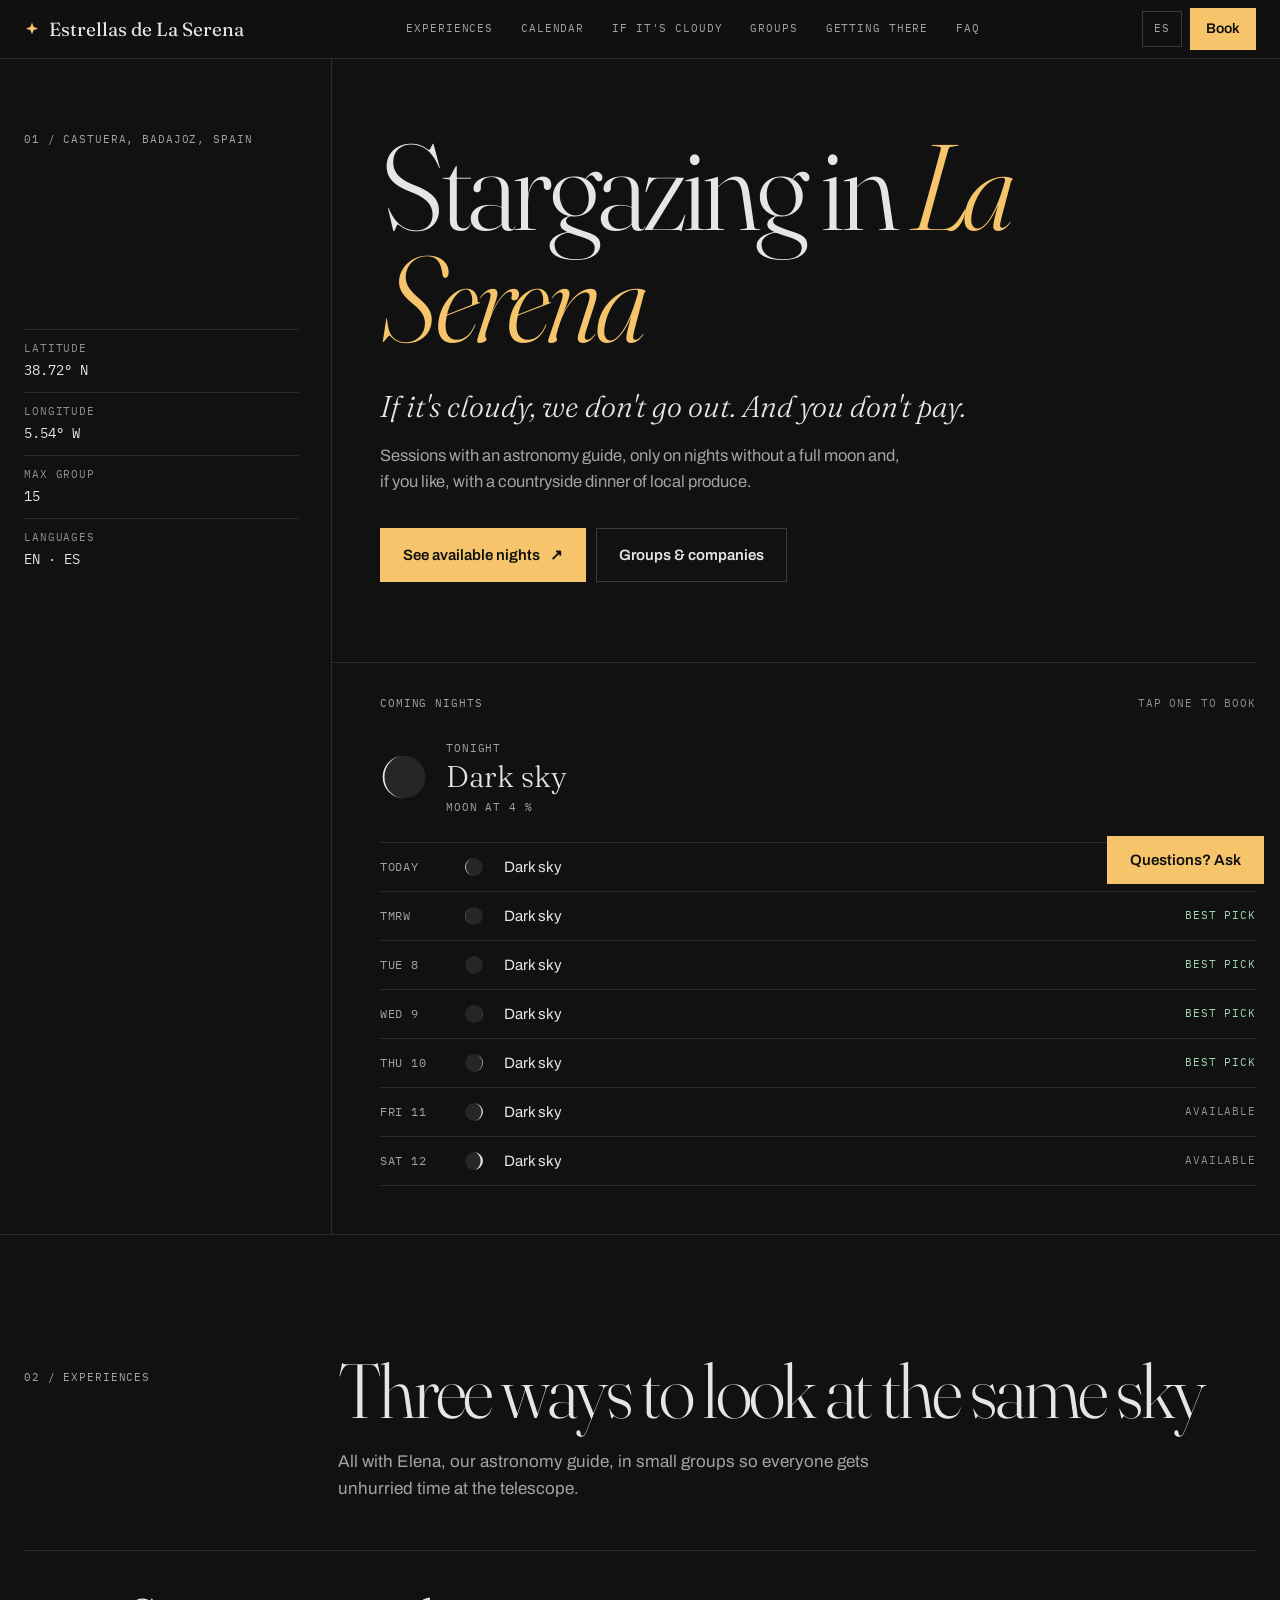
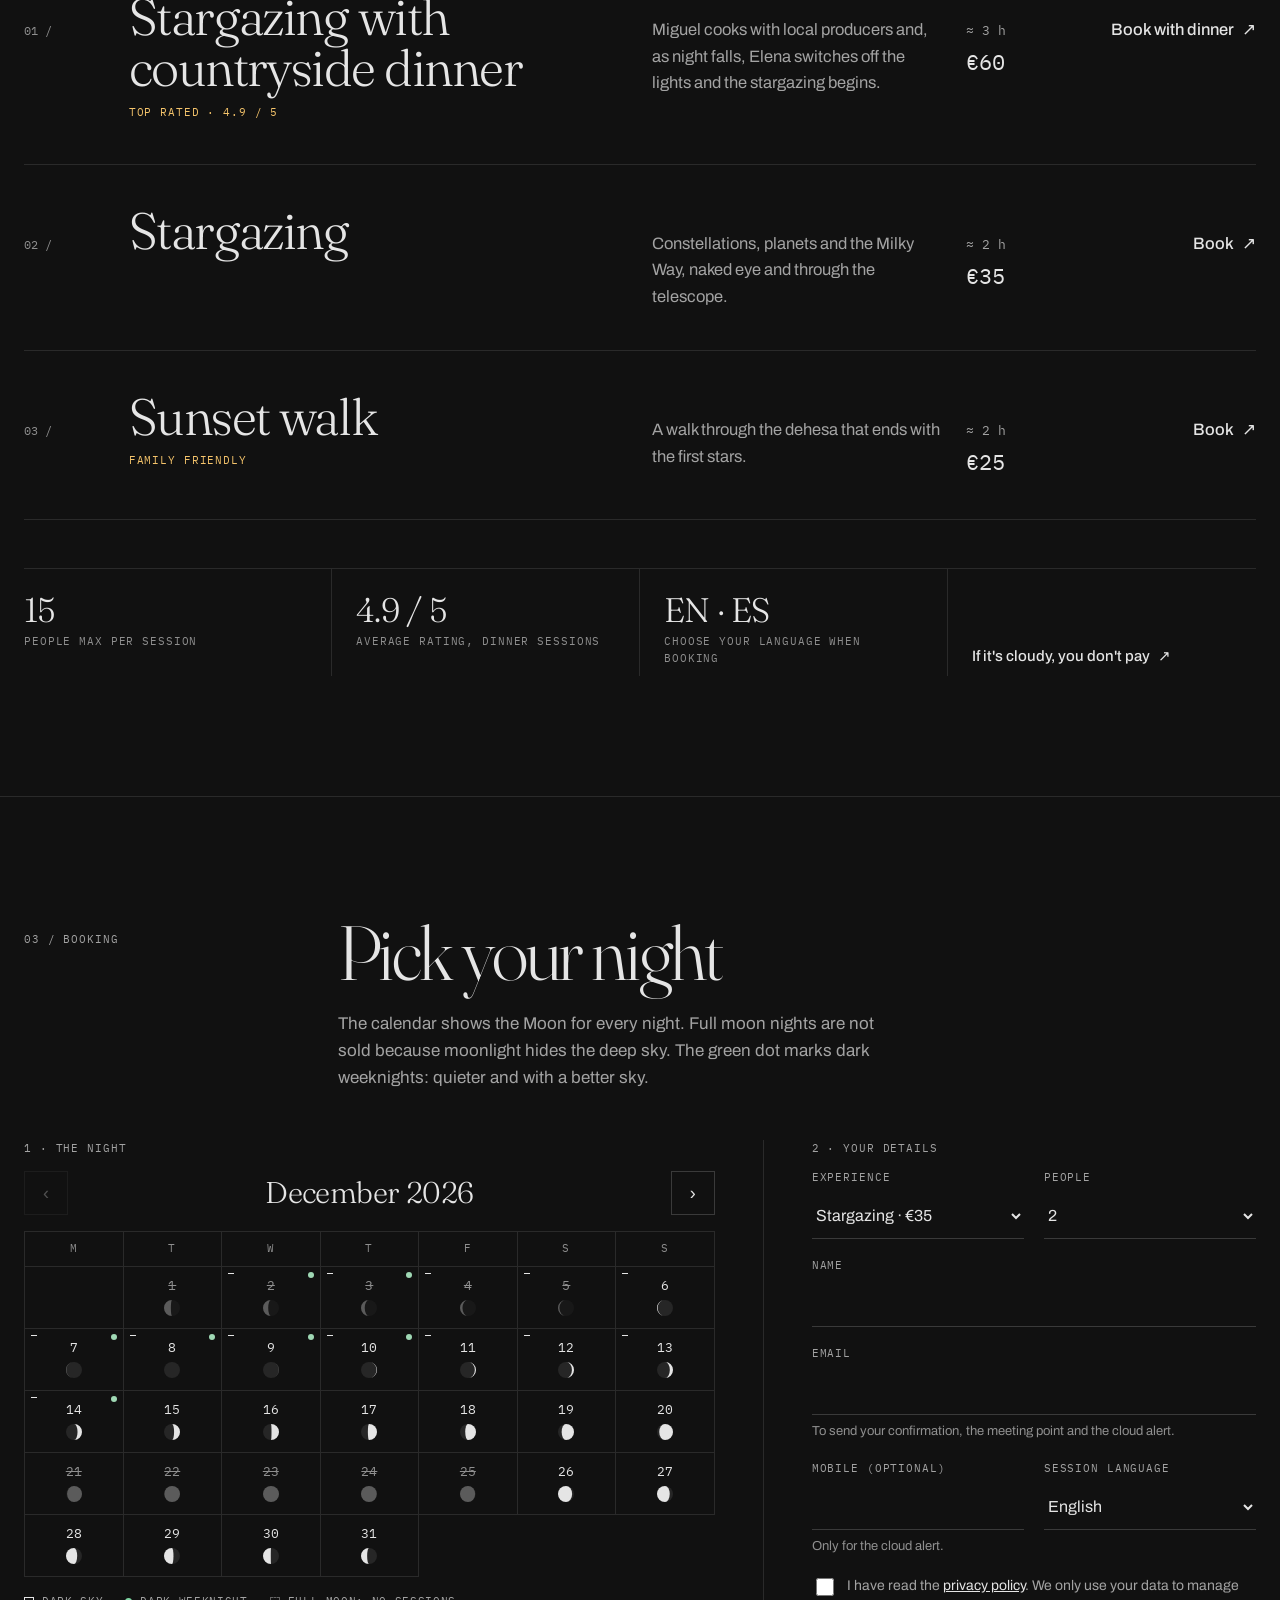
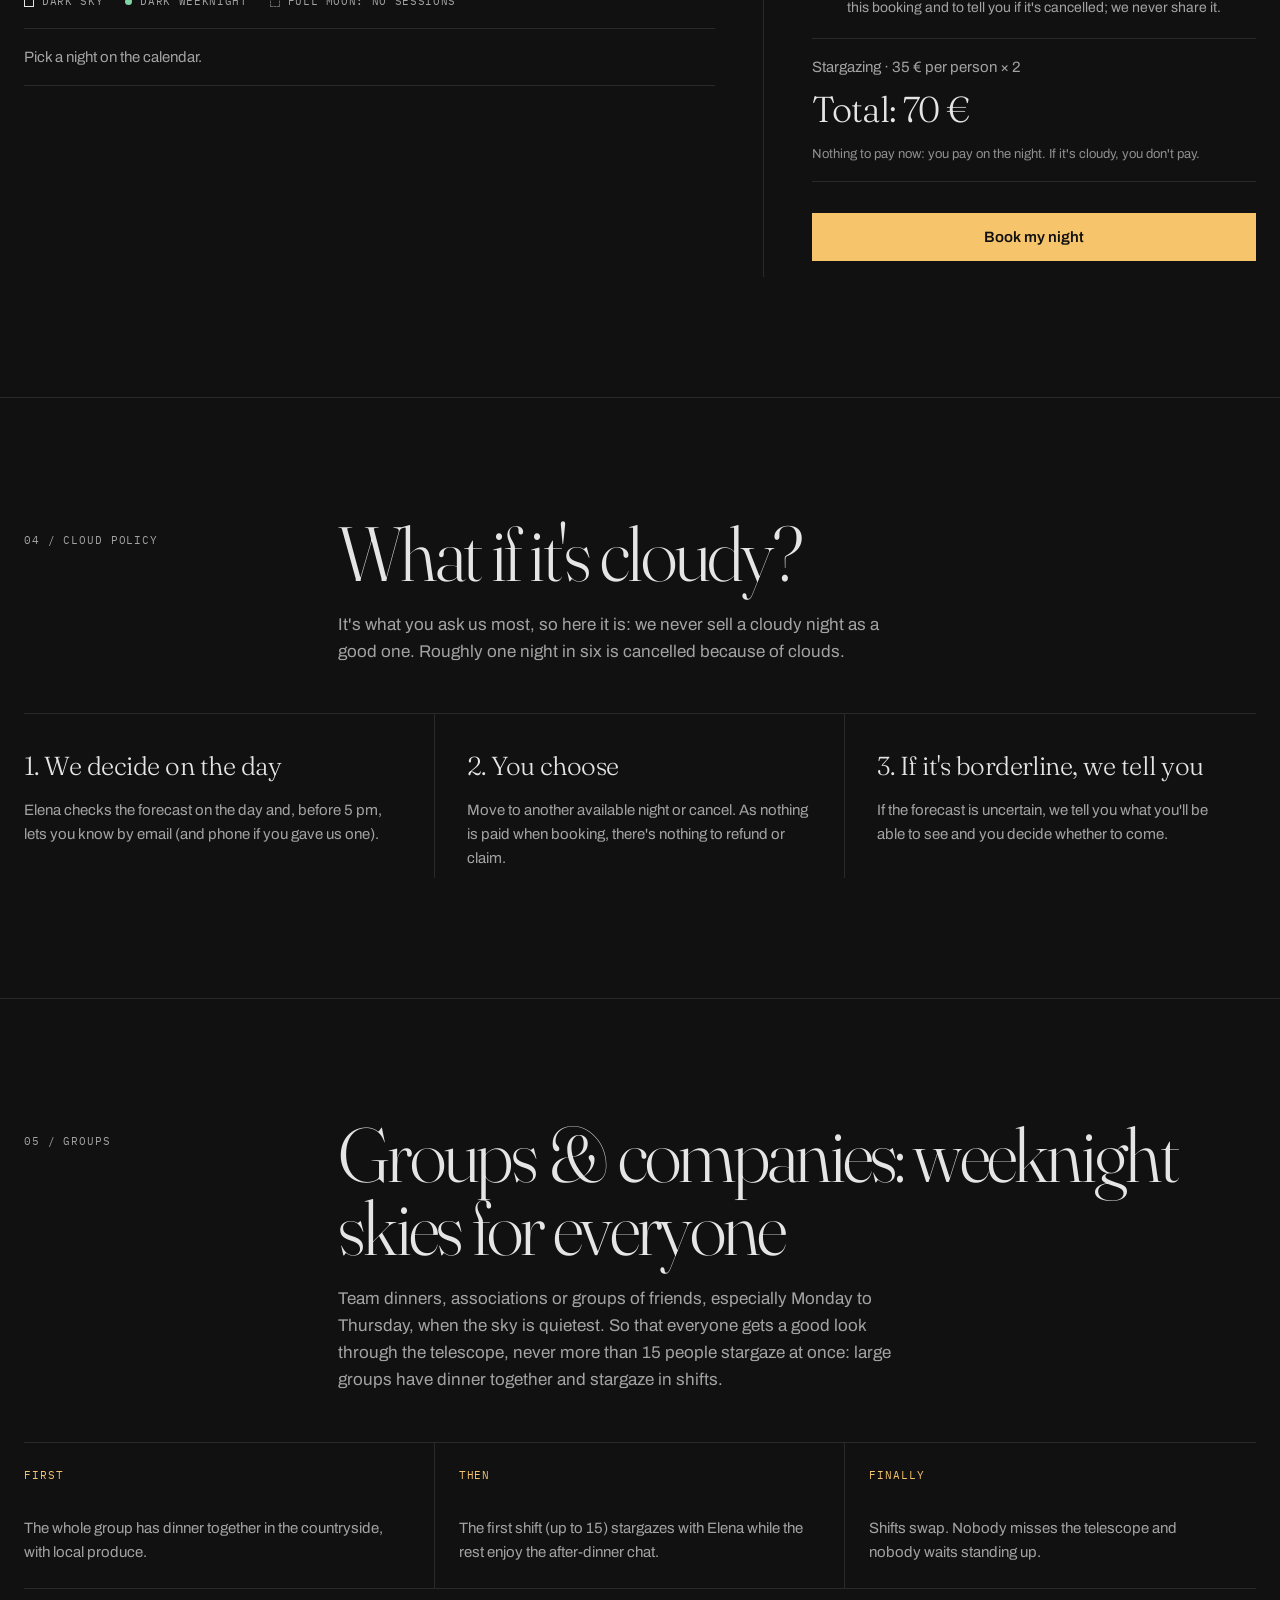
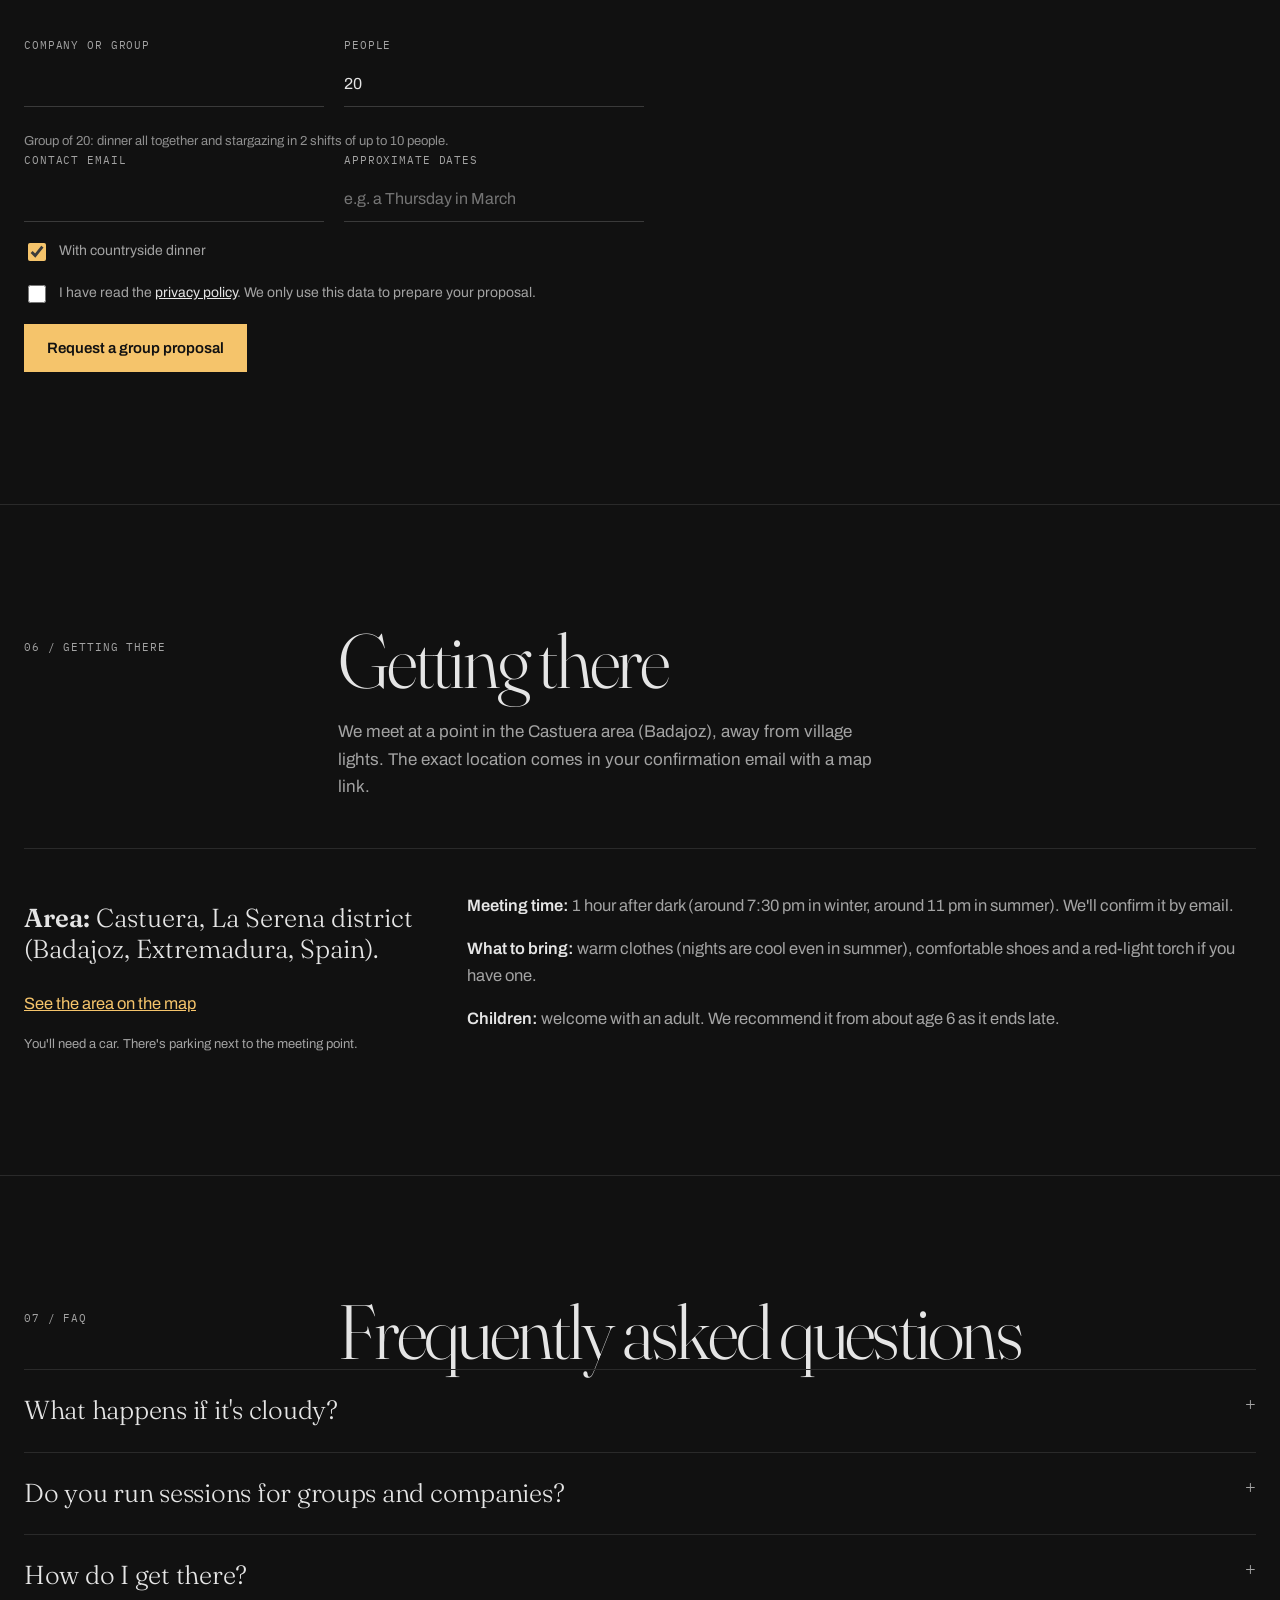
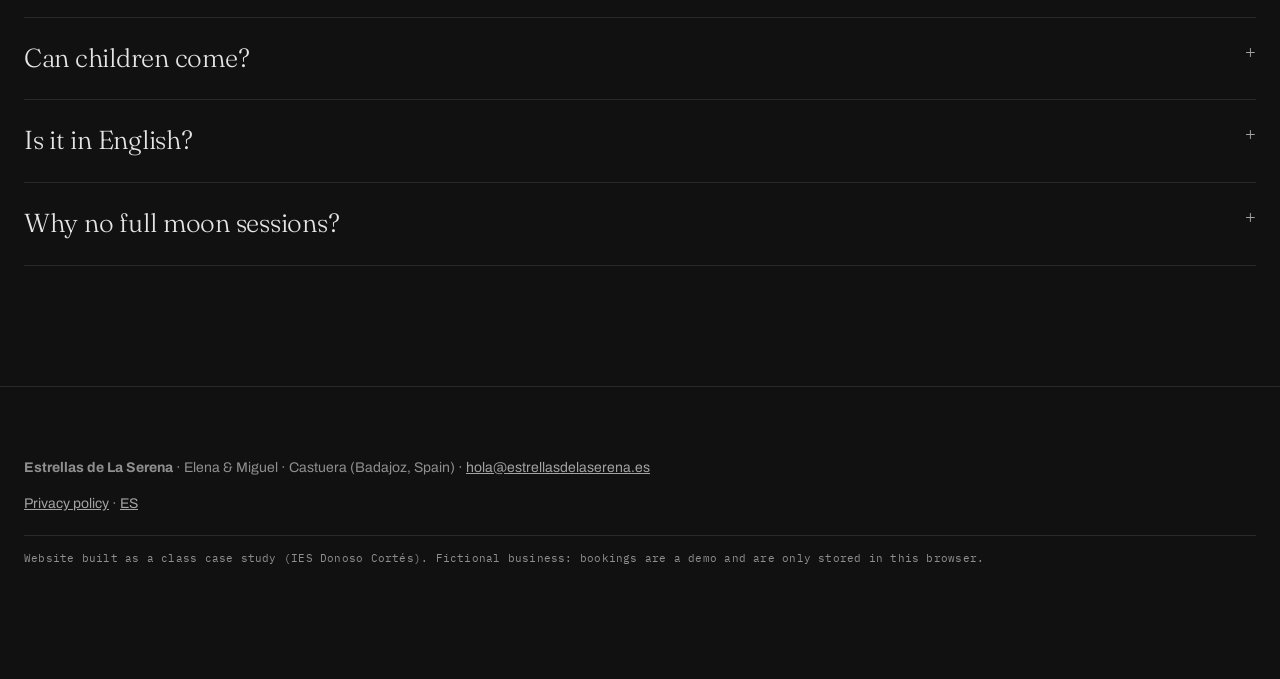
==== commit e65dc67f: "Rediseño de autor: versión en inglés" ====
--- a/estrellas-la-serena-web/estrellas-la-serena/en/index.html
+++ b/estrellas-la-serena-web/estrellas-la-serena/en/index.html
@@ -5,7 +5,7 @@
 <meta name="viewport" content="width=device-width,initial-scale=1">
 <title>Stargazing in La Serena, Extremadura (Spain) · Estrellas de La Serena</title>
 <meta name="description" content="Guided stargazing in La Serena, Extremadura, Spain. Groups of 15 max, optional countryside dinner, no full moon nights. If it's cloudy, you don't pay. In English.">
-<meta name="theme-color" content="#0A0E1A">
+<meta name="theme-color" content="#111111">
 <link rel="canonical" href="https://carlosvf19.github.io/estrellas-la-serena/en/">
 <link rel="alternate" hreflang="es" href="https://carlosvf19.github.io/estrellas-la-serena/">
 <link rel="alternate" hreflang="en" href="https://carlosvf19.github.io/estrellas-la-serena/en/">
@@ -13,7 +13,7 @@
 <link rel="icon" href="data:image/svg+xml,%3Csvg xmlns='http://www.w3.org/2000/svg' viewBox='0 0 32 32'%3E%3Crect width='32' height='32' rx='7' fill='%230b1630'/%3E%3Cpath d='M16 5l2.6 7.4L26 15l-7.4 2.6L16 25l-2.6-7.4L6 15l7.4-2.6z' fill='%23f5c46b'/%3E%3C/svg%3E">
 <link rel="preconnect" href="https://fonts.googleapis.com">
 <link rel="preconnect" href="https://fonts.gstatic.com" crossorigin>
-<link rel="stylesheet" href="https://fonts.googleapis.com/css2?family=Instrument+Serif:ital@0;1&amp;family=Inter:wght@400;500;600&amp;family=JetBrains+Mono:wght@500&amp;display=swap">
+<link rel="stylesheet" href="https://fonts.googleapis.com/css2?family=Fraunces:ital,opsz,wght@0,9..144,300;0,9..144,500;1,9..144,300&amp;family=Archivo:wght@400;500;600&amp;family=IBM+Plex+Mono:wght@400;500&amp;display=swap">
 <link rel="stylesheet" href="../assets/styles.css">
 </head>
 <body>
@@ -34,20 +34,27 @@
 
 <main>
 <section class="hero" aria-labelledby="h1">
-  <svg class="stars" viewBox="0 0 1000 600" preserveAspectRatio="xMidYMid slice" aria-hidden="true"></svg>
-  <div class="wrap">
-    <div>
-      <p class="eyebrow">Castuera · Badajoz · Extremadura, Spain</p>
+  <div class="wrap">
+    <div class="hero-meta">
+      <p class="eyebrow">01 / Castuera, Badajoz, Spain</p>
+      <dl class="coords">
+        <div><dt>Latitude</dt><dd>38.72° N</dd></div>
+        <div><dt>Longitude</dt><dd>5.54° W</dd></div>
+        <div><dt>Max group</dt><dd>15</dd></div>
+        <div><dt>Languages</dt><dd>EN · ES</dd></div>
+      </dl>
+    </div>
+    <div class="hero-main">
       <h1 id="h1">Stargazing in <em>La Serena</em></h1>
       <p class="lema">If it's cloudy, we don't go out. And you don't pay.</p>
-      <p class="sub">Groups of 15 people max, only on nights without a full moon and, if you like, with a countryside dinner of local produce. In English and Spanish.</p>
+      <p class="sub">Sessions with an astronomy guide, only on nights without a full moon and, if you like, with a countryside dinner of local produce.</p>
       <div class="ctas">
-        <a class="btn" href="#book">See available nights <svg class="flecha" viewBox="0 0 24 24" fill="none" stroke="currentColor" stroke-width="2" stroke-linecap="round" stroke-linejoin="round" aria-hidden="true"><path d="M5 12h14"/><path d="m12 5 7 7-7 7"/></svg></a>
+        <a class="btn" href="#book">See available nights <span class="fl" aria-hidden="true">↗</span></a>
         <a class="btn sec" href="#groups">Groups &amp; companies</a>
       </div>
     </div>
     <aside class="noches" aria-labelledby="noches-tit">
-      <div class="noches-cab"><h2 id="noches-tit" class="eyebrow" style="margin:0">Coming nights</h2><span>Tap one to book</span></div>
+      <div class="noches-cab"><h2 id="noches-tit" class="eyebrow">Coming nights</h2><span>Tap one to book</span></div>
       <div class="noches-hoy" id="noches-hoy"></div>
       <ul class="noches-lista" id="noches-lista"></ul>
     </aside>
@@ -56,41 +63,39 @@
 
 <section id="experiences" aria-labelledby="h-exp">
   <div class="wrap">
-    <p class="eyebrow">Experiences</p>
+    <p class="eyebrow">02 / Experiences</p>
     <h2 id="h-exp">Three ways to look at the same sky</h2>
     <p class="intro">All with Elena, our astronomy guide, in small groups so everyone gets unhurried time at the telescope.</p>
-    <div class="bento">
-      <article class="cel grande">
-        <span class="etq">Top rated</span>
-        <h3>Stargazing with countryside dinner</h3>
-        <p>Miguel cooks with produce from local farmers and, as night falls, Elena switches off the lights and the stargazing begins. About 3 hours.</p>
-        <ul><li>Dinner with local produce</li><li>Naked-eye and telescope stargazing</li><li>Never more than 15 people</li></ul>
-        <div class="precio">60 €<small>per person</small></div>
-        <a class="btn" href="#book" data-prod="cena">Book with dinner <svg class="flecha" viewBox="0 0 24 24" fill="none" stroke="currentColor" stroke-width="2" stroke-linecap="round" stroke-linejoin="round" aria-hidden="true"><path d="M5 12h14"/><path d="m12 5 7 7-7 7"/></svg></a>
-      </article>
-      <article class="cel ancha">
-        <h3>Stargazing</h3>
-        <p>Constellations, planets and the Milky Way, naked eye and through the telescope. About 2 hours.</p>
-        <div class="precio">35 €<small>per person</small></div>
-        <a class="btn sec peq" href="#book" data-prod="obs">Book <svg class="flecha" viewBox="0 0 24 24" fill="none" stroke="currentColor" stroke-width="2" stroke-linecap="round" stroke-linejoin="round" aria-hidden="true"><path d="M5 12h14"/><path d="m12 5 7 7-7 7"/></svg></a>
-      </article>
-      <article class="cel">
-        <h3>Sunset walk</h3>
-        <p>A walk through the dehesa that ends with the first stars. Family friendly.</p>
-        <div class="precio">25 €<small>per person</small></div>
-        <a class="btn sec peq" href="#book" data-prod="ruta">Book <svg class="flecha" viewBox="0 0 24 24" fill="none" stroke="currentColor" stroke-width="2" stroke-linecap="round" stroke-linejoin="round" aria-hidden="true"><path d="M5 12h14"/><path d="m12 5 7 7-7 7"/></svg></a>
-      </article>
-      <div class="cel dato"><svg class="ico" viewBox="0 0 24 24" fill="none" stroke="currentColor" stroke-width="1.75" stroke-linecap="round" stroke-linejoin="round" aria-hidden="true"><path d="M16 21v-2a4 4 0 0 0-4-4H6a4 4 0 0 0-4 4v2"/><circle cx="9" cy="7" r="4"/><path d="M22 21v-2a4 4 0 0 0-3-3.87"/><path d="M16 3.13a4 4 0 0 1 0 7.75"/></svg><b>15</b><span>people max per session</span></div>
-      <div class="cel dato"><svg class="ico" viewBox="0 0 24 24" fill="none" stroke="currentColor" stroke-width="1.75" stroke-linecap="round" stroke-linejoin="round" aria-hidden="true"><path d="M11.525 2.295a.53.53 0 0 1 .95 0l2.31 4.679a2.123 2.123 0 0 0 1.595 1.16l5.166.756a.53.53 0 0 1 .294.904l-3.736 3.638a2.123 2.123 0 0 0-.611 1.878l.882 5.14a.53.53 0 0 1-.771.56l-4.618-2.428a2.122 2.122 0 0 0-1.973 0L6.396 21.01a.53.53 0 0 1-.77-.56l.881-5.139a2.122 2.122 0 0 0-.611-1.879L2.16 9.795a.53.53 0 0 1 .294-.906l5.165-.755a2.122 2.122 0 0 0 1.597-1.16z"/></svg><b>4.9 / 5</b><span>average rating, dinner sessions</span></div>
-      <div class="cel dato"><svg class="ico" viewBox="0 0 24 24" fill="none" stroke="currentColor" stroke-width="1.75" stroke-linecap="round" stroke-linejoin="round" aria-hidden="true"><path d="m5 8 6 6"/><path d="m4 14 6-6 2-3"/><path d="M2 5h12"/><path d="M7 2h1"/><path d="m22 22-5-10-5 10"/><path d="M14 18h6"/></svg><b>EN · ES</b><span>choose your language when booking</span></div>
-      <div class="cel ancha"><svg class="ico" viewBox="0 0 24 24" fill="none" stroke="currentColor" stroke-width="1.75" stroke-linecap="round" stroke-linejoin="round" aria-hidden="true"><path d="m2 2 20 20"/><path d="M5.782 5.782A7 7 0 0 0 9 19h8.5a4.5 4.5 0 0 0 1.307-.193"/><path d="M21.532 16.5A4.5 4.5 0 0 0 17.5 10h-1.79A7.008 7.008 0 0 0 10 5.07"/></svg><h3>If it's cloudy, you don't pay</h3><p>Elena decides before 5 pm and lets you know. Move to another night or cancel at no cost.</p><a href="#clouds">How it works →</a></div>
-    </div>
+    <ol class="exp">
+        <li class="exp-item">
+          <span class="n">01 /</span>
+          <div class="exp-tit"><h3>Stargazing with countryside dinner</h3><span class="etq">Top rated · 4.9 / 5</span></div>
+          <p class="exp-txt">Miguel cooks with local producers and, as night falls, Elena switches off the lights and the stargazing begins.</p>
+          <p class="exp-meta"><span>≈ 3 h</span><span class="precio">€60</span></p>
+          <a class="lnk" href="#book" data-prod="cena">Book with dinner <span class="fl" aria-hidden="true">↗</span></a>
+        </li>
+        <li class="exp-item">
+          <span class="n">02 /</span>
+          <div class="exp-tit"><h3>Stargazing</h3></div>
+          <p class="exp-txt">Constellations, planets and the Milky Way, naked eye and through the telescope.</p>
+          <p class="exp-meta"><span>≈ 2 h</span><span class="precio">€35</span></p>
+          <a class="lnk" href="#book" data-prod="obs">Book <span class="fl" aria-hidden="true">↗</span></a>
+        </li>
+        <li class="exp-item">
+          <span class="n">03 /</span>
+          <div class="exp-tit"><h3>Sunset walk</h3><span class="etq">Family friendly</span></div>
+          <p class="exp-txt">A walk through the dehesa that ends with the first stars.</p>
+          <p class="exp-meta"><span>≈ 2 h</span><span class="precio">€25</span></p>
+          <a class="lnk" href="#book" data-prod="ruta">Book <span class="fl" aria-hidden="true">↗</span></a>
+        </li>
+    </ol>
+    <dl class="franja"><div><dt>15</dt><dd>people max per session</dd></div><div><dt>4.9 / 5</dt><dd>average rating, dinner sessions</dd></div><div><dt>EN · ES</dt><dd>choose your language when booking</dd></div><div><dt><a class="lnk" href="#clouds">If it's cloudy, you don't pay <span class="fl" aria-hidden="true">↗</span></a></dt><dd>&nbsp;</dd></div></dl>
   </div>
 </section>
 
 <section id="book" aria-labelledby="h-res">
   <div class="wrap">
-    <p class="eyebrow">Booking</p>
+    <p class="eyebrow">03 / Booking</p>
     <h2 id="h-res">Pick your night</h2>
     <p class="intro">The calendar shows the Moon for every night. Full moon nights are not sold because moonlight hides the deep sky. The green dot marks dark weeknights: quieter and with a better sky.</p>
     <div id="paso-reserva" class="reserva">
@@ -103,7 +108,7 @@
         </div>
         <div class="cal" id="cal"></div>
         <ul class="leyenda">
-          <li><span class="pt" style="border:1px solid rgba(91,134,229,.8)"></span>Dark sky</li>
+          <li><span class="pt" style="border:1px solid #E5E5E5"></span>Dark sky</li>
           <li><span class="pt" style="background:#7FD6A4;border-radius:50%;width:7px;height:7px"></span>Dark weeknight</li>
           <li><span class="pt" style="border:1px dashed rgba(255,255,255,.35)"></span>Full moon: no sessions</li>
         </ul>
@@ -164,7 +169,7 @@
 
 <section id="clouds" aria-labelledby="h-nubes">
   <div class="wrap">
-    <p class="eyebrow">Cloud policy</p>
+    <p class="eyebrow">04 / Cloud policy</p>
     <h2 id="h-nubes">What if it's cloudy?</h2>
     <p class="intro">It's what you ask us most, so here it is: we never sell a cloudy night as a good one. Roughly one night in six is cancelled because of clouds.</p>
     <div class="nubes">
@@ -177,7 +182,7 @@
 
 <section id="groups" aria-labelledby="h-grupos">
   <div class="wrap">
-    <p class="eyebrow">Groups</p>
+    <p class="eyebrow">05 / Groups</p>
     <h2 id="h-grupos">Groups &amp; companies: weeknight skies for everyone</h2>
     <p class="intro">Team dinners, associations or groups of friends, especially Monday to Thursday, when the sky is quietest. So that everyone gets a good look through the telescope, never more than 15 people stargaze at once: large groups have dinner together and stargaze in shifts.</p>
     <div class="turnos">
@@ -205,7 +210,7 @@
 
 <section id="getting-there" aria-labelledby="h-llegar">
   <div class="wrap">
-    <p class="eyebrow">Getting there</p>
+    <p class="eyebrow">06 / Getting there</p>
     <h2 id="h-llegar">Getting there</h2>
     <p class="intro">We meet at a point in the Castuera area (Badajoz), away from village lights. The exact location comes in your confirmation email with a map link.</p>
     <div class="llegar">
@@ -225,7 +230,7 @@
 
 <section id="faq" aria-labelledby="h-dudas">
   <div class="wrap">
-    <p class="eyebrow">FAQ</p>
+    <p class="eyebrow">07 / FAQ</p>
     <h2 id="h-dudas">Frequently asked questions</h2>
     <details><summary>What happens if it's cloudy?</summary><p>We don't go out. We let you know before 5 pm on the day and you choose another night or cancel without paying anything.</p></details>
     <details><summary>Do you run sessions for groups and companies?</summary><p>Yes. Up to 15 people stargaze at once; large groups have dinner together and stargaze in shifts. <a href="#groups">Request a proposal</a>.</p></details>
--- a/estrellas-la-serena-web/estrellas-la-serena/assets/styles.css
+++ b/estrellas-la-serena-web/estrellas-la-serena/assets/styles.css
@@ -1,202 +1,237 @@
 :root{
-  --bg:#0A0E1A; --sup:#111729; --sup-2:#161E35; --borde:rgba(255,255,255,.08); --borde-2:rgba(255,255,255,.16);
-  --texto:#F5F5F4; --suave:#A8B0C4; --tenue:#8A92A8;
-  --acento:#F5C46B; --acento-2:#FFD48A; --sobre-acento:#1A1305;
-  --ok:#7FD6A4; --aviso:#FFB4A2;
-  --serif:"Instrument Serif",Georgia,"Times New Roman",serif;
-  --sans:"Inter",system-ui,-apple-system,"Segoe UI",Roboto,sans-serif;
-  --mono:"JetBrains Mono",ui-monospace,Menlo,Consolas,monospace;
-  --r:16px; --ease:cubic-bezier(.2,.7,.2,1);
+  --bg:#111111; --bg-2:#161616; --linea:#2A2A2A; --linea-2:#3A3A3A;
+  --texto:#E5E5E5; --suave:#A3A3A3; --tenue:#8F8F8F;
+  --acento:#F5C46B; --sobre-acento:#111111;
+  --ok:#9FD8B4; --aviso:#FFB4A2;
+  --display:"Fraunces",Georgia,"Times New Roman",serif;
+  --cuerpo:"Archivo","Helvetica Neue",Arial,sans-serif;
+  --mono:"IBM Plex Mono",ui-monospace,Menlo,Consolas,monospace;
+  --ease:cubic-bezier(.16,1,.3,1);
 }
 *{box-sizing:border-box}
 html{scroll-behavior:smooth;-webkit-text-size-adjust:100%}
-body{margin:0;font-family:var(--sans);font-size:16.5px;line-height:1.6;color:var(--texto);background:var(--bg);-webkit-font-smoothing:antialiased}
-a{color:var(--acento);text-underline-offset:3px;transition:color .3s var(--ease)}
-a:hover{color:var(--acento-2)}
+body{margin:0;font-family:var(--cuerpo);font-size:16.5px;line-height:1.6;color:var(--texto);background:var(--bg);-webkit-font-smoothing:antialiased}
+a{color:var(--texto)}
 img,svg{max-width:100%}
-.wrap{max-width:1120px;margin:0 auto;padding:0 20px}
+.wrap{max-width:1280px;margin:0 auto;padding:0 24px}
 .skip{position:absolute;left:-999px}.skip:focus{left:10px;top:10px;background:var(--texto);color:var(--bg);padding:8px;z-index:99}
 :focus-visible{outline:2px solid var(--acento);outline-offset:3px}
 
-.eyebrow,.paso{font-family:var(--mono);font-size:12px;font-weight:500;letter-spacing:.16em;text-transform:uppercase;color:var(--acento);margin:0 0 14px}
-h1,h2,h3{font-weight:400;margin:0}
-h1,h2{font-family:var(--serif);letter-spacing:-.02em;line-height:1.05}
-h3{font-family:var(--sans);font-weight:600;letter-spacing:-.01em}
-
-header.top{position:sticky;top:0;z-index:20;background:rgba(10,14,26,.8);-webkit-backdrop-filter:blur(12px);backdrop-filter:blur(12px);border-bottom:1px solid var(--borde)}
-header.top .wrap{display:flex;align-items:center;justify-content:space-between;gap:12px;min-height:60px}
-.logo{display:flex;align-items:center;gap:9px;color:var(--texto);text-decoration:none;font-family:var(--serif);font-size:20px;white-space:nowrap}
-.logo:hover{color:var(--texto)}
-.logo svg{width:20px;height:20px;flex:none}
-@media (max-width:420px){.logo{font-size:18px}}
-nav.menu{display:none;gap:26px}
-nav.menu a{color:var(--suave);text-decoration:none;font-size:14px}
+.eyebrow,.paso{font-family:var(--mono);font-size:11px;font-weight:400;letter-spacing:.08em;text-transform:uppercase;color:var(--suave);margin:0 0 12px}
+h1,h2,h3{font-weight:300;margin:0}
+h1,h2{font-family:var(--display);font-variation-settings:"opsz" 144}
+h3{font-family:var(--display);font-weight:500}
+
+.lnk{position:relative;display:inline-flex;align-items:center;gap:8px;color:var(--texto);text-decoration:none;font-weight:500;padding-bottom:3px}
+.lnk::after{content:"";position:absolute;left:0;bottom:0;height:1px;width:100%;background:currentColor;transform:scaleX(0);transform-origin:left;transition:transform .5s var(--ease)}
+.lnk:hover::after{transform:scaleX(1)}
+.fl{display:inline-block;transition:transform .5s var(--ease)}
+.lnk:hover .fl,.btn:hover .fl{transform:translate(3px,-3px)}
+
+header.top{position:sticky;top:0;z-index:20;background:rgba(17,17,17,.92);-webkit-backdrop-filter:blur(8px);backdrop-filter:blur(8px);border-bottom:1px solid var(--linea)}
+header.top .wrap{display:flex;align-items:center;justify-content:space-between;gap:12px;min-height:58px}
+.logo{display:flex;align-items:center;gap:9px;color:var(--texto);text-decoration:none;font-family:var(--display);font-size:19px;white-space:nowrap}
+.logo svg{width:16px;height:16px;flex:none}
+nav.menu{display:none;gap:28px}
+nav.menu a{position:relative;color:var(--suave);text-decoration:none;font-family:var(--mono);font-size:11px;letter-spacing:.08em;text-transform:uppercase;padding:4px 0;transition:color .3s var(--ease)}
+nav.menu a::after{content:"";position:absolute;left:0;bottom:0;height:1px;width:100%;background:currentColor;transform:scaleX(0);transform-origin:left;transition:transform .5s var(--ease)}
 nav.menu a:hover{color:var(--texto)}
+nav.menu a:hover::after{transform:scaleX(1)}
 .top-acc{display:flex;gap:8px;align-items:center}
-.lang{font-family:var(--mono);font-size:12px;letter-spacing:.1em;color:var(--suave);text-decoration:none;border:1px solid var(--borde-2);border-radius:999px;padding:7px 12px;transition:all .3s var(--ease)}
-.lang:hover{color:var(--texto);border-color:rgba(255,255,255,.3)}
-@media (min-width:900px){nav.menu{display:flex}}
-
-.btn{display:inline-flex;align-items:center;justify-content:center;gap:8px;background:var(--acento);color:var(--sobre-acento);font-family:var(--sans);font-weight:600;font-size:16px;border:1px solid transparent;border-radius:999px;padding:13px 22px;min-height:48px;text-decoration:none;cursor:pointer;transition:all .3s var(--ease)}
-.btn:hover{background:var(--acento-2);color:var(--sobre-acento);transform:translateY(-1px)}
-.btn .flecha{width:16px;height:16px;transition:transform .3s var(--ease)}
-.btn:hover .flecha{transform:translateX(3px)}
-.btn.sec{background:transparent;color:var(--texto);border-color:var(--borde-2)}
-.btn.sec:hover{border-color:rgba(255,255,255,.32);background:rgba(255,255,255,.03)}
-.btn.peq{padding:8px 16px;min-height:40px;font-size:14px}
-
-.hero{position:relative;overflow:hidden;padding:64px 0 80px;border-bottom:1px solid var(--borde)}
-.hero .stars{position:absolute;inset:0;width:100%;height:100%;pointer-events:none;opacity:.7}
-.hero::after{content:"";position:absolute;left:50%;bottom:-340px;width:900px;height:420px;transform:translateX(-50%);background:radial-gradient(closest-side,rgba(245,196,107,.12),transparent);pointer-events:none}
-.hero .wrap{position:relative;z-index:1;display:grid;gap:48px;align-items:center}
-@media (min-width:960px){.hero{padding:104px 0 112px}.hero .wrap{grid-template-columns:1.15fr .85fr;gap:64px}}
-.hero h1{font-size:clamp(46px,8vw,88px);line-height:1.02;letter-spacing:-.03em}
+.lang{font-family:var(--mono);font-size:11px;letter-spacing:.08em;color:var(--suave);text-decoration:none;border:1px solid var(--linea-2);padding:8px 11px}
+.lang:hover{background:var(--texto);color:var(--bg);border-color:var(--texto)}
+@media (min-width:980px){nav.menu{display:flex}}
+@media (max-width:420px){.logo{font-size:17px}}
+
+.btn{display:inline-flex;align-items:center;justify-content:center;gap:10px;background:var(--acento);color:var(--sobre-acento);font-family:var(--cuerpo);font-weight:600;font-size:15px;border:1px solid var(--acento);border-radius:0;padding:14px 22px;min-height:48px;text-decoration:none;cursor:pointer}
+.btn:hover{background:transparent;color:var(--acento)}
+.btn.sec{background:transparent;color:var(--texto);border-color:var(--linea-2)}
+.btn.sec:hover{background:var(--texto);color:var(--bg);border-color:var(--texto)}
+.btn.peq{padding:9px 15px;min-height:40px;font-size:14px}
+
+.hero{border-bottom:1px solid var(--linea);padding:0!important}
+.hero .wrap{display:grid;grid-template-columns:1fr;gap:0}
+.hero-meta{padding:40px 0 24px;border-bottom:1px solid var(--linea)}
+.coords{display:grid;grid-template-columns:1fr 1fr;margin:0;gap:0}
+.coords div{padding:10px 0;border-top:1px solid var(--linea)}
+.coords dt{font-family:var(--mono);font-size:11px;text-transform:uppercase;letter-spacing:.08em;color:var(--tenue)}
+.coords dd{margin:2px 0 0;font-family:var(--mono);font-size:14px}
+.hero-main{padding:40px 0 56px}
+.hero h1{font-size:clamp(52px,9.5vw,136px);line-height:.92;letter-spacing:-.04em}
 .hero h1 em{font-style:italic;color:var(--acento)}
-.hero .lema{font-family:var(--serif);font-style:italic;font-size:clamp(22px,3vw,28px);color:var(--texto);margin:22px 0 10px}
-.hero p.sub{color:var(--suave);max-width:520px;margin:0 0 30px}
-.hero .ctas{display:flex;flex-wrap:wrap;gap:12px}
-
-.noches{background:linear-gradient(180deg,var(--sup-2),var(--sup));border:1px solid var(--borde);border-radius:22px;padding:22px}
+.hero .lema{font-family:var(--display);font-style:italic;font-weight:300;font-size:clamp(22px,2.6vw,30px);margin:28px 0 12px;max-width:620px}
+.hero p.sub{color:var(--suave);max-width:520px;margin:0 0 32px}
+.hero .ctas{display:flex;flex-wrap:wrap;gap:10px}
+@media (min-width:980px){
+  .hero .wrap{grid-template-columns:repeat(12,minmax(0,1fr))}
+  .hero-meta{grid-column:1/4;grid-row:1/3;padding:72px 32px 40px 0;border-bottom:0;border-right:1px solid var(--linea)}
+  .coords{grid-template-columns:1fr;margin-top:180px}
+  .hero-main{grid-column:4/-1;padding:72px 0 80px 48px}
+  .noches{grid-column:4/-1;padding-left:48px}
+}
+
+.noches{border-top:1px solid var(--linea);padding:28px 0 40px}
 .noches-cab{display:flex;justify-content:space-between;align-items:baseline;gap:10px}
+.noches-cab .eyebrow{margin:0}
+.noches-cab span{font-family:var(--mono);font-size:11px;letter-spacing:.08em;text-transform:uppercase;color:var(--tenue)}
 @media (max-width:520px){.noches-cab span{display:none}}
-.noches-cab span{font-family:var(--mono);font-size:11px;letter-spacing:.14em;text-transform:uppercase;color:var(--tenue)}
-.noches-hoy{display:flex;align-items:center;gap:16px;padding:16px 0 18px;border-bottom:1px solid var(--borde);margin-bottom:10px}
-.noches-hoy svg.luna{width:56px;height:56px;flex:none}
-.noches-hoy b{display:block;font-family:var(--serif);font-weight:400;font-size:28px;line-height:1.1}
-.noches-hoy small{color:var(--suave);font-size:14px}
-.noches-lista{list-style:none;margin:0;padding:0;display:grid;gap:2px}
-.noche{display:grid;grid-template-columns:62px 24px 1fr auto;align-items:center;gap:10px;width:100%;background:transparent;border:1px solid transparent;border-radius:12px;padding:8px 10px;color:var(--texto);font:inherit;font-size:14px;text-align:left;cursor:pointer;transition:all .3s var(--ease)}
-.noche:hover{background:rgba(255,255,255,.035);border-color:var(--borde);transform:translateX(2px)}
+.noches-hoy{display:flex;align-items:center;gap:18px;padding:22px 0}
+.noches-hoy svg.luna{width:48px;height:48px;flex:none}
+.noches-hoy b{display:block;font-family:var(--display);font-weight:300;font-size:30px;line-height:1.1}
+.noches-hoy small{color:var(--suave);font-family:var(--mono);font-size:11px;text-transform:uppercase;letter-spacing:.08em}
+.noches-lista{list-style:none;margin:0;padding:0;border-top:1px solid var(--linea)}
+.noches-lista li{border-bottom:1px solid var(--linea)}
+.noche{display:grid;grid-template-columns:72px 28px 1fr auto;align-items:center;gap:12px;width:100%;background:transparent;border:0;padding:12px 0;color:var(--texto);font:inherit;font-size:15px;text-align:left;cursor:pointer;transition:padding .5s var(--ease),color .3s var(--ease)}
+.noche:hover{padding-left:10px;color:var(--acento)}
 .noche .d{font-family:var(--mono);font-size:12px;color:var(--suave);text-transform:uppercase;letter-spacing:.06em}
-.noche svg.luna{width:22px;height:22px}
-.noche .q{color:var(--suave)}
-.noche .tag{font-family:var(--mono);font-size:10.5px;letter-spacing:.1em;text-transform:uppercase;border-radius:999px;padding:3px 8px;border:1px solid var(--borde-2);color:var(--suave);white-space:nowrap}
-.noche .tag.si{border-color:rgba(127,214,164,.4);color:var(--ok)}
-.noche[aria-disabled="true"]{opacity:.5;cursor:not-allowed}
-.noche[aria-disabled="true"]:hover{transform:none;background:transparent;border-color:transparent}
-
-section{scroll-margin-top:64px;padding:72px 0;border-bottom:1px solid var(--borde)}
-@media (min-width:960px){section{padding:112px 0}}
-section h2{font-size:clamp(36px,5.5vw,60px);max-width:760px}
-section .intro{color:var(--suave);margin:18px 0 40px;max-width:620px;font-size:17px}
-
-.bento{display:grid;grid-template-columns:1fr;gap:14px}
-@media (min-width:760px){.bento{grid-template-columns:repeat(4,1fr);grid-auto-rows:minmax(170px,auto)}}
-.cel{position:relative;background:var(--sup);border:1px solid var(--borde);border-radius:var(--r);padding:24px;display:flex;flex-direction:column;gap:10px;transition:all .3s var(--ease)}
-.cel:hover{border-color:var(--borde-2);transform:translateY(-2px)}
-@media (min-width:760px){.cel.grande{grid-column:span 2;grid-row:span 2;padding:32px}.cel.ancha{grid-column:span 2}}
-.cel h3{font-size:21px}
-.cel.grande h3{font-family:var(--serif);font-weight:400;font-size:clamp(32px,3.6vw,44px);letter-spacing:-.02em;line-height:1.05}
-.cel p,.cel ul{color:var(--suave);font-size:15px;margin:0}
-.cel ul{padding-left:18px}
-.cel .precio{font-family:var(--mono);font-size:26px;font-weight:500;color:var(--texto);letter-spacing:-.02em}
-.cel .precio small{font-size:12px;color:var(--tenue);letter-spacing:.08em;text-transform:uppercase;margin-left:4px}
-.cel .btn{margin-top:auto;align-self:flex-start}
-.cel .ico{width:22px;height:22px;color:var(--acento)}
-.cel.dato b{font-family:var(--serif);font-weight:400;font-size:38px;line-height:1;letter-spacing:-.02em}
-.cel.dato span{color:var(--suave);font-size:14px}
-.cel.grande::before{content:"";position:absolute;inset:0;border-radius:inherit;background:radial-gradient(500px 260px at 85% 0%,rgba(245,196,107,.10),transparent 70%);pointer-events:none}
-.etq{font-family:var(--mono);font-size:11px;letter-spacing:.14em;text-transform:uppercase;color:var(--acento);border:1px solid rgba(245,196,107,.35);border-radius:999px;padding:4px 10px;width:max-content}
-
-.cal-cab{display:flex;align-items:center;justify-content:space-between;gap:10px;margin-bottom:12px}
-.cal-cab h3{font-family:var(--serif);font-weight:400;font-size:28px;text-transform:capitalize}
-.cal-nav{background:transparent;color:var(--texto);border:1px solid var(--borde-2);border-radius:999px;width:44px;height:44px;font-size:18px;cursor:pointer;transition:all .3s var(--ease)}
-.cal-nav:hover:not(:disabled){border-color:rgba(255,255,255,.32);background:rgba(255,255,255,.04)}
+.noche svg.luna{width:20px;height:20px}
+.noche .tag{font-family:var(--mono);font-size:11px;letter-spacing:.08em;text-transform:uppercase;color:var(--tenue);white-space:nowrap}
+.noche .tag.si{color:var(--ok)}
+.noche[aria-disabled="true"]{opacity:.45;cursor:not-allowed}
+.noche[aria-disabled="true"]:hover{padding-left:0;color:var(--texto)}
+
+section{scroll-margin-top:60px;padding:72px 0;border-bottom:1px solid var(--linea)}
+section:not(.hero) > .wrap{display:grid;grid-template-columns:1fr}
+section:not(.hero) > .wrap > *{grid-column:1/-1;min-width:0}
+section h2{font-size:clamp(40px,6vw,84px);line-height:.95;letter-spacing:-.035em;max-width:900px}
+section .intro{color:var(--suave);margin:20px 0 48px;max-width:560px;font-size:17px}
+@media (min-width:980px){
+  section{padding:120px 0}
+  section:not(.hero) > .wrap{grid-template-columns:repeat(12,minmax(0,1fr));column-gap:24px}
+  section:not(.hero) > .wrap > .eyebrow{grid-column:1/4;grid-row:1/3;padding-top:14px}
+  section:not(.hero) > .wrap > h2,section:not(.hero) > .wrap > .intro{grid-column:4/-1}
+}
+
+.exp{list-style:none;margin:0;padding:0;border-top:1px solid var(--linea)}
+.exp-item{display:grid;grid-template-columns:48px 1fr;gap:6px 16px;padding:28px 0;border-bottom:1px solid var(--linea)}
+.exp-item .n{font-family:var(--mono);font-size:12px;color:var(--tenue);padding-top:12px}
+.exp-tit,.exp-txt,.exp-meta,.exp-item .lnk{grid-column:2}
+.exp-tit h3{font-size:clamp(30px,4vw,52px);line-height:1;letter-spacing:-.03em;font-weight:300}
+.etq{display:inline-block;margin-top:10px;font-family:var(--mono);font-size:11px;letter-spacing:.08em;text-transform:uppercase;color:var(--acento)}
+.exp-txt{color:var(--suave);margin:4px 0 0;max-width:460px}
+.exp-meta{display:flex;gap:18px;align-items:baseline;margin:6px 0 0;font-family:var(--mono);font-size:13px;color:var(--suave)}
+.exp-meta .precio{font-size:22px;color:var(--texto)}
+.exp-item .lnk{justify-self:start;margin-top:6px}
+@media (min-width:980px){
+  .exp-item{grid-template-columns:repeat(12,minmax(0,1fr));column-gap:24px;align-items:baseline;padding:40px 0}
+  .exp-item .n{grid-column:1/2;padding:0}
+  .exp-tit{grid-column:2/7}
+  .exp-txt{grid-column:7/10;margin:0}
+  .exp-meta{grid-column:10/12;flex-direction:column;gap:2px;margin:0}
+  .exp-item .lnk{grid-column:12/13;justify-self:end;margin:0;white-space:nowrap}
+}
+.franja{display:grid;grid-template-columns:1fr 1fr;margin:48px 0 0;border-top:1px solid var(--linea)}
+.franja div{padding:20px 16px 20px 0;border-bottom:1px solid var(--linea)}
+.franja dt{font-family:var(--display);font-weight:300;font-size:34px;line-height:1.05;letter-spacing:-.02em}
+.franja dt .lnk{font-family:var(--cuerpo);font-size:15px;letter-spacing:0}
+.franja dd{margin:4px 0 0;font-family:var(--mono);font-size:11px;text-transform:uppercase;letter-spacing:.08em;color:var(--tenue)}
+@media (min-width:980px){.franja{grid-template-columns:repeat(4,1fr)}.franja div{border-bottom:0;border-right:1px solid var(--linea);padding:24px 24px 8px}.franja div:first-child{padding-left:0}.franja div:last-child{border-right:0;display:flex;align-items:flex-end}}
+
+.cal-cab{display:flex;align-items:center;justify-content:space-between;gap:10px;margin-bottom:14px}
+.cal-cab h3{font-family:var(--display);font-weight:300;font-size:30px;text-transform:capitalize;letter-spacing:-.02em}
+.cal-nav{background:transparent;color:var(--texto);border:1px solid var(--linea-2);width:44px;height:44px;font-size:18px;cursor:pointer}
+.cal-nav:hover:not(:disabled){background:var(--texto);color:var(--bg);border-color:var(--texto)}
 .cal-nav:disabled{opacity:.3;cursor:default}
-.cal{display:grid;grid-template-columns:repeat(7,1fr);gap:6px}
-.cal .dow{font-family:var(--mono);font-size:11px;letter-spacing:.1em;text-align:center;color:var(--tenue);padding:4px 0}
-.dia{position:relative;background:var(--sup);border:1px solid var(--borde);border-radius:12px;min-height:60px;padding:6px 3px;color:var(--texto);font-family:var(--mono);font-size:13px;display:flex;flex-direction:column;align-items:center;justify-content:center;gap:4px;cursor:pointer;transition:all .3s var(--ease)}
-.dia:hover:not([aria-disabled]){border-color:var(--borde-2);transform:translateY(-1px)}
+.cal{display:grid;grid-template-columns:repeat(7,1fr);border-left:1px solid var(--linea);border-top:1px solid var(--linea)}
+.cal .dow{font-family:var(--mono);font-size:11px;letter-spacing:.08em;text-align:center;color:var(--tenue);padding:8px 0;border-right:1px solid var(--linea);border-bottom:1px solid var(--linea)}
+.dia{position:relative;background:transparent;border:0;border-right:1px solid var(--linea);border-bottom:1px solid var(--linea);border-radius:0;min-height:62px;padding:6px 3px;color:var(--texto);font-family:var(--mono);font-size:13px;display:flex;flex-direction:column;align-items:center;justify-content:center;gap:5px;cursor:pointer;transition:background .3s var(--ease),color .3s var(--ease)}
+.dia:hover:not([aria-disabled]){background:var(--bg-2);color:var(--acento)}
 .dia .luna{width:18px;height:18px}
-.dia.vacio{background:transparent;border:0;cursor:default}
-.dia.pasado,.dia.bloq{opacity:.4;cursor:not-allowed;text-decoration:line-through}
-.dia.bloq{background:transparent;border-style:dashed}
-.dia.oscura{border-color:rgba(91,134,229,.5)}
-.dia.entresemana.oscura::after{content:"";position:absolute;top:6px;right:6px;width:6px;height:6px;border-radius:50%;background:var(--ok)}
-.dia.sel{border-color:var(--acento);background:rgba(245,196,107,.08);box-shadow:inset 0 0 0 1px var(--acento)}
-.leyenda{display:flex;flex-wrap:wrap;gap:10px 20px;font-size:13px;color:var(--suave);margin:16px 0 0;padding:0;list-style:none}
-.leyenda li{display:flex;align-items:center;gap:7px}
-.pt{width:11px;height:11px;border-radius:3px;display:inline-block}
-.info-dia{margin-top:16px;background:var(--sup);border:1px solid var(--borde);border-radius:var(--r);padding:16px;font-size:15px;color:var(--suave)}
-.info-dia b{color:var(--texto);font-family:var(--serif);font-weight:400;font-size:20px}
-
-.reserva{display:grid;grid-template-columns:1fr;gap:28px}
-@media (min-width:960px){.reserva{grid-template-columns:1.1fr .9fr;gap:40px}}
-form .campo{margin-bottom:16px}
-label{display:block;font-weight:500;margin-bottom:6px;font-size:14px;color:var(--texto)}
-input,select,textarea{width:100%;font:inherit;font-size:16px;color:var(--texto);background:var(--sup);border:1px solid var(--borde-2);border-radius:12px;padding:12px 14px;min-height:48px;transition:border-color .3s var(--ease),background .3s var(--ease)}
-input:hover,select:hover{border-color:rgba(255,255,255,.26)}
-input:focus,select:focus{outline:none;border-color:var(--acento);background:var(--sup-2)}
-.fila{display:grid;grid-template-columns:1fr 1fr;gap:12px}
-.ayuda{font-size:13px;color:var(--tenue);margin:5px 0 0}
-.check{display:flex;gap:10px;align-items:flex-start;font-weight:400;font-size:14px;color:var(--suave)}
-.check input{width:20px;height:20px;min-height:0;margin-top:2px;flex:none;accent-color:var(--acento)}
-.resumen{background:var(--sup);border:1px solid var(--borde);border-radius:var(--r);padding:18px;font-size:15px;color:var(--suave)}
-.resumen .total{font-family:var(--mono);font-size:26px;font-weight:500;color:var(--texto);margin:4px 0}
+.dia.vacio{cursor:default}
+.dia.pasado,.dia.bloq{color:var(--tenue);cursor:not-allowed;text-decoration:line-through}
+.dia.pasado .luna,.dia.bloq .luna{opacity:.35}
+.dia.oscura::before{content:"";position:absolute;left:6px;top:6px;width:6px;height:1px;background:var(--texto)}
+.dia.entresemana.oscura::after{content:"";position:absolute;top:5px;right:6px;width:6px;height:6px;border-radius:50%;background:var(--ok)}
+.dia.sel{background:var(--acento);color:var(--sobre-acento)}
+.dia.sel::before{background:var(--sobre-acento)}
+.leyenda{display:flex;flex-wrap:wrap;gap:10px 22px;font-family:var(--mono);font-size:11px;letter-spacing:.06em;text-transform:uppercase;color:var(--suave);margin:16px 0 0;padding:0;list-style:none}
+.leyenda li{display:flex;align-items:center;gap:8px}
+.pt{width:10px;height:10px;display:inline-block}
+.info-dia{margin-top:18px;border-top:1px solid var(--linea);border-bottom:1px solid var(--linea);padding:16px 0;font-size:15px;color:var(--suave)}
+.info-dia b{color:var(--texto);font-family:var(--display);font-weight:300;font-size:22px}
+
+.reserva{display:grid;grid-template-columns:1fr;gap:40px}
+@media (min-width:980px){.reserva{grid-template-columns:7fr 5fr;gap:48px}.reserva > form{border-left:1px solid var(--linea);padding-left:48px}}
+form .campo{margin-bottom:18px}
+label{display:block;font-family:var(--mono);font-weight:400;font-size:11px;letter-spacing:.08em;text-transform:uppercase;margin-bottom:6px;color:var(--suave)}
+.check{font-family:var(--cuerpo);text-transform:none;letter-spacing:0;font-size:14px;display:flex;gap:10px;align-items:flex-start;color:var(--suave)}
+.check input{width:18px;height:18px;min-height:0;margin-top:3px;flex:none;accent-color:var(--acento)}
+input,select,textarea{width:100%;font:inherit;font-size:16px;color:var(--texto);background:transparent;border:0;border-bottom:1px solid var(--linea-2);border-radius:0;padding:10px 0;min-height:46px;transition:border-color .3s var(--ease)}
+select{background:var(--bg)}
+input:hover,select:hover{border-color:var(--suave)}
+input:focus,select:focus{outline:none;border-color:var(--acento)}
+.fila{display:grid;grid-template-columns:1fr 1fr;gap:20px}
+.ayuda{font-size:13px;color:var(--tenue);margin:6px 0 0}
+.resumen{border-top:1px solid var(--linea);border-bottom:1px solid var(--linea);padding:16px 0;font-size:15px;color:var(--suave)}
+.resumen .total{font-family:var(--display);font-weight:300;font-size:36px;color:var(--texto);margin:2px 0;letter-spacing:-.02em}
 .error{color:var(--aviso);font-size:13.5px;margin:6px 0 0}
 .error:empty{margin:0}
-.ok-box{background:rgba(127,214,164,.06);border:1px solid rgba(127,214,164,.3);border-radius:var(--r);padding:22px;color:var(--suave)}
-.ok-box h3{font-family:var(--serif);font-weight:400;font-size:32px;margin-bottom:8px;color:var(--texto)}
+.ok-box{border-top:2px solid var(--ok);padding:24px 0;color:var(--suave)}
+.ok-box h3{font-family:var(--display);font-weight:300;font-size:44px;letter-spacing:-.03em;margin-bottom:10px;color:var(--texto)}
 .codigo{font-family:var(--mono);font-size:22px;letter-spacing:.12em;color:var(--acento)}
 
-.nubes{display:grid;grid-template-columns:1fr;gap:14px}
-@media (min-width:760px){.nubes{grid-template-columns:repeat(3,1fr)}}
-.nube{background:var(--sup);border:1px solid var(--borde);border-radius:var(--r);padding:24px;transition:all .3s var(--ease)}
-.nube:hover{border-color:var(--borde-2);transform:translateY(-2px)}
-.nube h3{font-size:18px;margin:0 0 8px}
-.nube p{margin:0;color:var(--suave);font-size:15px}
-
-.turnos{display:grid;grid-template-columns:1fr;margin:0 0 36px;border:1px solid var(--borde);border-radius:var(--r);overflow:hidden}
-@media (min-width:760px){.turnos{grid-template-columns:repeat(3,1fr)}}
-.turno{background:var(--sup);padding:22px;color:var(--suave);font-size:15px;border-bottom:1px solid var(--borde)}
+.nubes{display:grid;grid-template-columns:1fr;border-top:1px solid var(--linea)}
+.nube{padding:28px 0;border-bottom:1px solid var(--linea)}
+.nube h3{font-size:26px;letter-spacing:-.02em;font-weight:300;margin:0 0 10px}
+.nube p{margin:0;color:var(--suave);font-size:15px;max-width:360px}
+@media (min-width:980px){.nubes{grid-template-columns:repeat(3,1fr)}.nube{border-bottom:0;border-right:1px solid var(--linea);padding:32px 32px 8px}.nube:first-child{padding-left:0}.nube:last-child{border-right:0}}
+
+.turnos{display:grid;grid-template-columns:1fr;margin:0 0 48px;border-top:1px solid var(--linea);border-bottom:1px solid var(--linea)}
+.turno{padding:22px 0;color:var(--suave);font-size:15px;border-bottom:1px solid var(--linea)}
 .turno:last-child{border-bottom:0}
-@media (min-width:760px){.turno{border-bottom:0;border-right:1px solid var(--borde)}.turno:last-child{border-right:0}}
-.turno b{display:block;font-family:var(--mono);font-weight:500;font-size:11px;letter-spacing:.16em;text-transform:uppercase;color:var(--acento);margin-bottom:8px}
-
-.llegar{display:grid;grid-template-columns:1fr;gap:20px}
-@media (min-width:760px){.llegar{grid-template-columns:1fr 1fr;gap:40px}}
+.turno b{display:block;font-family:var(--mono);font-weight:400;font-size:11px;letter-spacing:.08em;text-transform:uppercase;color:var(--acento);margin-bottom:8px}
+@media (min-width:980px){.turnos{grid-template-columns:repeat(3,1fr)}.turno{border-bottom:0;border-right:1px solid var(--linea);padding:24px 24px 24px 0}.turno+.turno{padding-left:24px}.turno:last-child{border-right:0}}
+#form-grupo{max-width:640px}
+
+.llegar{display:grid;grid-template-columns:1fr;gap:24px;border-top:1px solid var(--linea);padding-top:28px}
+@media (min-width:980px){.llegar{grid-template-columns:4fr 8fr;gap:48px}}
 .llegar p{color:var(--suave)}
 .llegar p b{color:var(--texto);font-weight:600}
-.mapa{background:var(--sup);border:1px solid var(--borde);border-radius:var(--r);padding:24px}
-
-details{border-top:1px solid var(--borde);padding:18px 0}
-details:last-of-type{border-bottom:1px solid var(--borde)}
-summary{cursor:pointer;font-weight:500;font-size:17px;list-style:none;display:flex;justify-content:space-between;gap:16px;transition:color .3s var(--ease)}
+.mapa p:first-child{font-family:var(--display);font-weight:300;font-size:26px;color:var(--texto);line-height:1.2}
+.mapa a{color:var(--acento)}
+
+details{border-top:1px solid var(--linea);padding:20px 0}
+details:last-of-type{border-bottom:1px solid var(--linea)}
+summary{cursor:pointer;font-family:var(--display);font-weight:300;font-size:clamp(20px,2.2vw,26px);letter-spacing:-.01em;list-style:none;display:flex;justify-content:space-between;gap:16px;transition:color .3s var(--ease)}
 summary::-webkit-details-marker{display:none}
-summary::after{content:"+";font-family:var(--mono);color:var(--acento);transition:transform .3s var(--ease)}
+summary::after{content:"+";font-family:var(--mono);font-size:18px;color:var(--suave);transition:transform .5s var(--ease)}
 details[open] summary::after{transform:rotate(45deg)}
-summary:hover{color:var(--acento-2)}
-details p{color:var(--suave);margin:10px 0 0;max-width:680px}
+summary:hover{color:var(--acento)}
+details p{color:var(--suave);margin:12px 0 0;max-width:640px}
 
 .asis-btn{position:fixed;right:16px;bottom:16px;z-index:30}
-.asis{position:fixed;right:12px;bottom:78px;z-index:31;width:min(380px,calc(100vw - 24px));max-height:70vh;display:none;flex-direction:column;background:rgba(17,23,41,.96);-webkit-backdrop-filter:blur(12px);backdrop-filter:blur(12px);border:1px solid var(--borde-2);border-radius:20px;overflow:hidden}
-.asis.abierto{display:flex;animation:sube .3s var(--ease)}
-@keyframes sube{from{opacity:0;transform:translateY(8px)}to{opacity:1;transform:none}}
-.asis-cab{display:flex;justify-content:space-between;align-items:center;padding:12px 16px;border-bottom:1px solid var(--borde)}
-.asis-cab b{font-family:var(--serif);font-weight:400;font-size:20px}
-.asis-cerrar{background:none;border:0;color:var(--suave);font-size:24px;cursor:pointer;width:40px;height:40px;border-radius:999px;transition:all .3s var(--ease)}
-.asis-cerrar:hover{color:var(--texto);background:rgba(255,255,255,.05)}
-.asis-log{padding:14px;overflow-y:auto;display:flex;flex-direction:column;gap:8px;font-size:14.5px}
-.msg{padding:10px 13px;border-radius:14px;max-width:88%}
-.msg.bot{background:var(--sup-2);border:1px solid var(--borde);align-self:flex-start}
-.msg.yo{background:var(--acento);color:var(--sobre-acento);align-self:flex-end}
-.chips{display:flex;flex-wrap:wrap;gap:6px;padding:0 14px 10px}
-.chip{background:transparent;border:1px solid var(--borde-2);color:var(--suave);border-radius:999px;padding:6px 11px;font:inherit;font-size:12.5px;cursor:pointer;transition:all .3s var(--ease)}
-.chip:hover{color:var(--texto);border-color:rgba(255,255,255,.32)}
-.asis form{display:flex;gap:6px;padding:10px;border-top:1px solid var(--borde)}
-.asis form input{min-height:42px;padding:8px 12px}
-
-footer{padding:48px 0 100px;color:var(--tenue);font-size:14px}
+.asis{position:fixed;right:12px;bottom:76px;z-index:31;width:min(380px,calc(100vw - 24px));max-height:70vh;display:none;flex-direction:column;background:var(--bg);border:1px solid var(--linea-2)}
+.asis.abierto{display:flex;animation:sube .5s var(--ease)}
+@keyframes sube{from{opacity:0;transform:translateY(10px)}to{opacity:1;transform:none}}
+.asis-cab{display:flex;justify-content:space-between;align-items:center;padding:10px 14px;border-bottom:1px solid var(--linea)}
+.asis-cab b{font-family:var(--mono);font-weight:400;font-size:11px;letter-spacing:.08em;text-transform:uppercase}
+.asis-cerrar{background:none;border:0;color:var(--suave);font-size:24px;cursor:pointer;width:40px;height:40px}
+.asis-cerrar:hover{color:var(--texto)}
+.asis-log{padding:14px;overflow-y:auto;display:flex;flex-direction:column;gap:10px;font-size:14.5px}
+.msg{padding:0 0 0 12px;max-width:92%;border-left:1px solid var(--linea-2)}
+.msg.bot{align-self:flex-start;color:var(--texto)}
+.msg.bot a{color:var(--acento)}
+.msg.yo{align-self:flex-end;border-left:0;border-right:2px solid var(--acento);padding:0 12px 0 0;color:var(--suave);text-align:right}
+.chips{display:flex;flex-wrap:wrap;gap:6px;padding:0 14px 12px}
+.chip{background:transparent;border:1px solid var(--linea-2);color:var(--suave);padding:6px 10px;font-family:var(--mono);font-size:11px;letter-spacing:.04em;cursor:pointer}
+.chip:hover{background:var(--texto);color:var(--bg);border-color:var(--texto)}
+.asis form{display:flex;gap:8px;padding:10px 14px;border-top:1px solid var(--linea)}
+.asis form input{min-height:40px;padding:6px 0}
+
+footer{padding:56px 0 100px;color:var(--tenue);font-size:14px}
 footer a{color:var(--suave)}
-footer .logo{margin-bottom:12px}
-.aviso-demo{font-size:13px;color:var(--tenue);border:1px solid var(--borde);border-radius:12px;padding:12px 14px;margin-top:18px}
+.aviso-demo{font-family:var(--mono);font-size:11px;letter-spacing:.02em;color:var(--tenue);border-top:1px solid var(--linea);padding-top:14px;margin-top:20px}
 
 table{width:100%;border-collapse:collapse;font-size:14px}
-th,td{text-align:left;padding:10px 8px;border-bottom:1px solid var(--borde);vertical-align:top}
-th{font-family:var(--mono);font-size:11px;letter-spacing:.12em;text-transform:uppercase;color:var(--tenue);font-weight:500}
+th,td{text-align:left;padding:10px 8px;border-bottom:1px solid var(--linea);vertical-align:top}
+th{font-family:var(--mono);font-size:11px;letter-spacing:.08em;text-transform:uppercase;color:var(--tenue);font-weight:400}
 .estado-activa{color:var(--ok)}.estado-anulada,.estado-cancelada_nubes{color:var(--aviso)}
-.doc h1{font-family:var(--serif);font-size:clamp(40px,6vw,64px);letter-spacing:-.03em;line-height:1.05;margin-bottom:16px}
-.doc h2{margin-top:36px;font-size:clamp(28px,4vw,40px)}
-.doc ul{color:var(--suave)}
+.doc section{padding:56px 0}
+.doc section:not(.hero) > .wrap{display:block}
+.doc h1{font-family:var(--display);font-weight:300;font-size:clamp(44px,7vw,88px);letter-spacing:-.04em;line-height:.95;margin-bottom:20px}
+.doc h2{margin-top:36px;font-size:clamp(26px,3.2vw,36px);letter-spacing:-.02em}
+.doc ul,.doc p{color:var(--suave)}
+.doc a{color:var(--acento)}
 
 @media (prefers-reduced-motion:reduce){*,*::before,*::after{transition:none!important;animation:none!important;scroll-behavior:auto!important}}
+@media (min-width:980px){.noches{padding:32px 0 48px 48px}}
